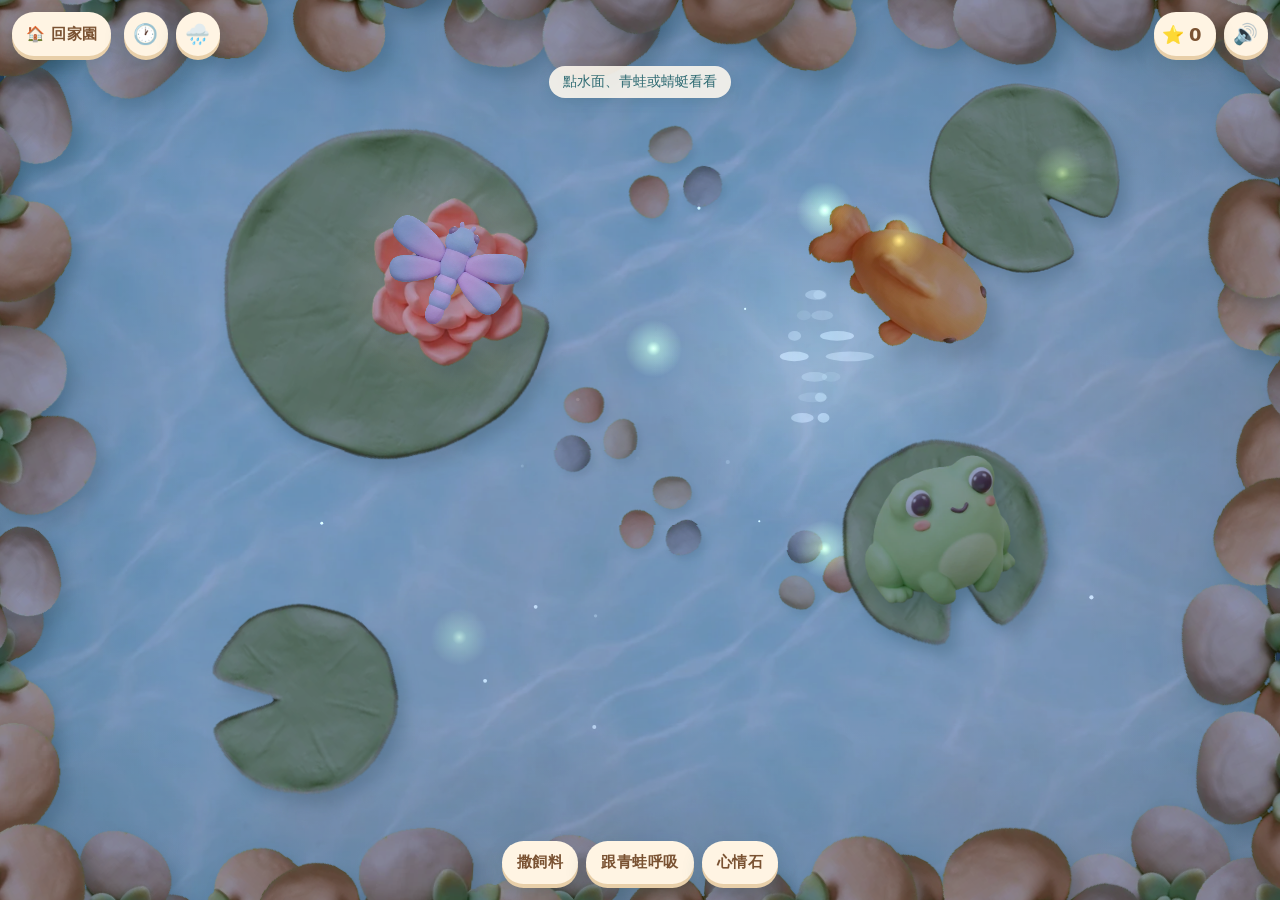
==== pond/index.html @ 7c1970c3 "v47：家園池塘換成軟陶魚池，看魚呼吸改成跟青蛙呼吸 - 新增 pond/：軟陶魚池（青蛙跳水游泳躲貓貓、蜻蜓、白天黃昏夜晚、下雨、心情石、魚會長大） - 家園的池塘改用全螢幕開啟新魚池，魚存在 st" ====
<!DOCTYPE html>
<html lang="zh-Hant">
<head>
<meta charset="utf-8">
<meta name="viewport" content="width=device-width,initial-scale=1,viewport-fit=cover">
<title>情緒怪獸家園・池塘</title>
<style>
  button{touch-action:manipulation;-webkit-tap-highlight-color:transparent}
  html,body{margin:0;height:100%;background:#cfe9e6;overflow:hidden;-webkit-touch-callout:none;
    font-family:"PingFang TC","Noto Sans TC",system-ui,sans-serif;-webkit-user-select:none;user-select:none}
  canvas{position:fixed;inset:0;width:100%;height:100%;touch-action:none;display:block}
  .bar{position:fixed;left:0;right:0;bottom:calc(16px + env(safe-area-inset-bottom));
    display:flex;justify-content:center;gap:8px;pointer-events:none;padding:0 10px}
  .btn{pointer-events:auto;border:0;border-radius:999px;padding:12px 15px;font-size:15px;font-weight:700;
    color:#7a5232;background:#fff4e3;font-family:inherit;letter-spacing:.03em;white-space:nowrap;
    box-shadow:0 4px 0 #e8cfa9,0 10px 20px rgba(45,95,105,.28);-webkit-tap-highlight-color:transparent}
  .btn:active{transform:translateY(3px);box-shadow:0 1px 0 #e8cfa9,0 5px 10px rgba(45,95,105,.25)}
  .btn.on{background:#e3f4ea;color:#2f6b55;box-shadow:0 4px 0 #b9dcc7,0 10px 20px rgba(45,95,105,.28)}
  .btn.pulse{animation:pulse 1.4s ease-in-out infinite}
  @keyframes pulse{0%,100%{transform:scale(1)}50%{transform:scale(1.08)}}
  .mute{position:fixed;top:calc(12px + env(safe-area-inset-top));right:calc(12px + env(safe-area-inset-right));
    width:44px;height:44px;padding:0;font-size:20px;z-index:3}
  .tl{position:fixed;top:calc(12px + env(safe-area-inset-top));width:44px;height:44px;padding:0;font-size:20px;z-index:3}
  .home{position:fixed;top:calc(12px + env(safe-area-inset-top));left:calc(12px + env(safe-area-inset-left));height:44px;padding:0 14px;font-size:15px;z-index:3}
  #scene{left:calc(124px + env(safe-area-inset-left))}#rain{left:calc(176px + env(safe-area-inset-left))}
  body.breath #home,body.breath #scene,body.breath #rain,body.breath #shells,body.breath #feed,body.breath #mood,body.breath #hint{display:none}
  body.embedded #home{display:none}body.embedded #scene{left:calc(12px + env(safe-area-inset-left))}body.embedded #rain{left:calc(64px + env(safe-area-inset-left))}
  .shells{position:fixed;top:calc(12px + env(safe-area-inset-top));right:calc(64px + env(safe-area-inset-right));height:44px;
    padding:0 14px 0 8px;display:flex;align-items:center;gap:4px;font-size:18px;z-index:3}
  .shells img{width:30px;height:30px;object-fit:contain}
  .shells.bump{animation:bump .5s}
  @keyframes bump{0%,100%{transform:scale(1)}40%{transform:scale(1.25)}}
  .shop{position:fixed;left:50%;bottom:calc(82px + env(safe-area-inset-bottom));transform:translateX(-50%) translateY(20px);
    width:min(420px,92vw);max-height:72vh;overflow:auto;background:#fff8ec;border-radius:26px;padding:16px 16px 12px;
    box-shadow:0 12px 30px rgba(45,95,105,.3);opacity:0;pointer-events:none;transition:opacity .25s,transform .25s;z-index:4;
    -webkit-overflow-scrolling:touch;box-sizing:border-box}
  .shop.show{opacity:1;pointer-events:auto;transform:translateX(-50%) translateY(0)}
  .shop h3{margin:0 0 4px;font-size:18px;color:#7a5232;display:flex;justify-content:space-between;align-items:center}
  .shop h3 span{display:flex;align-items:center;gap:4px;font-size:16px}
  .shop h3 img{width:24px;height:24px}
  .shop .how{font-size:12.5px;color:#9b8a7a;margin:0 0 10px;line-height:1.5}
  .grid{display:grid;grid-template-columns:repeat(auto-fill,minmax(112px,1fr));gap:8px;margin-bottom:12px}
  .card{background:#fff;border-radius:16px;padding:8px 6px 8px;text-align:center;box-shadow:0 2px 6px rgba(122,82,50,.12)}
  .card img.f{height:64px;display:block;margin:2px auto 4px}
  .card b{display:block;font-size:13.5px;color:#6b5040}
  .card button{margin-top:6px;border:0;border-radius:999px;padding:6px 10px;font-weight:700;font-size:13.5px;font-family:inherit;
    background:#ffe3c2;color:#7a5232;display:inline-flex;align-items:center;gap:3px}
  .card button img{width:18px;height:18px}
  .card button:disabled{opacity:.45}
  .card .need{display:block;font-size:11.5px;color:#b39a85;margin-top:3px}
  .mine{font-size:13.5px;color:#6b5040}
  .mine h4{margin:4px 0 6px;font-size:14px;color:#7a5232}
  .mine .row{display:flex;align-items:center;gap:8px;padding:4px 0}
  .mine .row img{height:30px;width:30px;object-fit:contain}
  .mine .gbar{flex:1;height:8px;border-radius:99px;background:#f1e4d2;overflow:hidden}
  .mine .gbar i{display:block;height:100%;background:#9fd3a8;border-radius:99px}
  .mine .row span{flex:1}
  .mine .row small{color:#9b8a7a;white-space:nowrap;text-align:right}
  .ver{display:block;text-align:center;font-size:11px;color:#b8a898;margin:2px 0 0}
  .loading{flex-direction:column;gap:6px}
  .shop .close{display:block;margin:6px auto 0;border:0;background:none;color:#9b8a7a;font-size:14px;font-family:inherit;padding:6px 14px}
  .hint{position:fixed;top:calc(66px + env(safe-area-inset-top));left:50%;transform:translateX(-50%);
    background:rgba(255,250,240,.88);color:#2f6b73;font-size:14px;padding:7px 14px;border-radius:999px;
    pointer-events:none;transition:opacity 1.2s;white-space:nowrap;box-shadow:0 4px 12px rgba(45,95,105,.18)}
  .guide{position:fixed;top:calc(70px + env(safe-area-inset-top));left:0;right:0;margin:0 auto;width:fit-content;
    max-width:min(86vw,460px);box-sizing:border-box;background:rgba(255,250,240,.93);color:#2f6b73;font-size:19px;font-weight:700;line-height:1.5;
    padding:12px 20px;border-radius:22px;text-align:center;pointer-events:none;opacity:0;transition:opacity .5s;
    box-shadow:0 6px 18px rgba(45,95,105,.2)}
  .guide.low{top:auto;bottom:calc(84px + env(safe-area-inset-bottom))}
  .guide small{display:block;font-size:14px;font-weight:500;color:#4f8088}
  .guide.show{opacity:1}
  .sheet{position:fixed;left:50%;bottom:calc(82px + env(safe-area-inset-bottom));transform:translateX(-50%) translateY(20px);
    background:#fff8ec;border-radius:26px;padding:16px 18px 14px;box-shadow:0 12px 30px rgba(45,95,105,.3);
    opacity:0;pointer-events:none;transition:opacity .25s,transform .25s;text-align:center;width:min(340px,88vw)}
  .sheet.show{opacity:1;pointer-events:auto;transform:translateX(-50%) translateY(0)}
  .sheet h3{margin:0 0 12px;font-size:17px;color:#7a5232}
  .stones{display:flex;justify-content:space-around;margin-bottom:10px}
  .stone{border:0;background:none;font-family:inherit;font-size:15px;font-weight:700;color:#6b5040;
    display:flex;flex-direction:column;align-items:center;gap:6px;padding:4px;-webkit-tap-highlight-color:transparent}
  .stone i{width:58px;height:50px;border-radius:50% 50% 46% 54%/55% 52% 48% 45%;display:block;
    box-shadow:inset -6px -8px 12px rgba(0,0,0,.15),inset 6px 6px 10px rgba(255,255,255,.45),0 5px 10px rgba(45,95,105,.25)}
  .stone:active i{transform:scale(.92)}
  .cancel{border:0;background:none;color:#9b8a7a;font-size:14px;font-family:inherit;padding:6px 12px}
  .loading{position:fixed;inset:0;display:flex;align-items:center;justify-content:center;color:#2f6b73;font-size:16px;background:#cfe9e6;z-index:9}
</style>
</head>
<body>
<canvas id="cv"></canvas>
<div class="hint" id="hint">點水面、青蛙或蜻蜓看看</div>
<div class="guide" id="guide"></div>
<button class="btn mute" id="mute" aria-label="聲音">🔊</button>
<button class="btn shells" id="shells" aria-label="星星與魚店">⭐<span id="shellN">0</span></button>
<div class="shop" id="shop">
  <h3>魚店 <span>⭐ 星星 <b id="shopN">0</b></span></h3>
  <p class="how">用家園的星星帶小魚回家。小魚會慢慢長大，不用急，餵飼料會長得快一點。</p>
  <div class="grid" id="grid"></div>
  <div class="mine" id="mine"></div>
  <button class="close" id="shopClose">關閉</button>
</div>
<button class="btn home" id="home" aria-label="回家園">🏠 回家園</button>
<button class="btn tl" id="scene" aria-label="時間">🕐</button>
<button class="btn tl" id="rain" aria-label="下雨">🌧️</button>
<div class="sheet" id="sheet">
  <h3>現在是什麼感覺？</h3>
  <div class="stones">
    <button class="stone" data-k="angry"><i style="background:#e8645a"></i>生氣</button>
    <button class="stone" data-k="frustrated"><i style="background:#f0a050"></i>挫折</button>
    <button class="stone" data-k="sad"><i style="background:#6f9fd8"></i>難過</button>
  </div>
  <button class="cancel" id="cancel">先不要</button>
</div>
<div class="bar">
  <button class="btn" id="feed">撒飼料</button>
  <button class="btn" id="breathe">跟青蛙呼吸</button>
  <button class="btn" id="mood">心情石</button>
</div>
<div class="loading" id="loading">池塘準備中…</div>
<script>
(() => {
const cv=document.getElementById('cv'), ctx=cv.getContext('2d');
const $=id=>document.getElementById(id);
const files={
  bg:'assets/pond_water_bg.jpg', koiO:'assets/koi_orange.png', koiR:'assets/koi_red_white.png',
  padL:'assets/lily_pad_large.png', padS:'assets/lily_pad_small.png', lotus:'assets/lotus_pink.png',
  pebbles:'assets/pebbles_small.png', shore:'assets/pebble_succulent_cluster.png',
  frog:'assets/frog.png', frogSwim:'assets/frog_swim.png', frogPuff:'assets/frog_puff.png', frogJump:'assets/frog_jump.png', frogExhale:'assets/frog_exhale.png', frogKick:'assets/frog_swim_kick.png', frogSleep:'assets/frog_sleep.png', frogUmb:'assets/frog_umbrella.png',
  frogSwim2:'assets/frog_swim_2.png', frogSwim3:'assets/frog_swim_3.png', frogSwim5:'assets/frog_swim_5.png',
  frogFront:'assets/frog_front.png', frogBack:'assets/frog_back.png', frogSide:'assets/frog_side_right.png',
  koi_orange_baby:'assets/koi_orange_baby.png', koi_red_white_baby:'assets/koi_red_white_baby.png',
  koi_gold_adult:'assets/koi_gold_adult.png', koi_gold_baby:'assets/koi_gold_baby.png', koi_tricolor_adult:'assets/koi_tricolor_adult.png', koi_tricolor_baby:'assets/koi_tricolor_baby.png',
  koi_blue_adult:'assets/koi_blue_adult.png', koi_blue_baby:'assets/koi_blue_baby.png', goldfish_red_adult:'assets/goldfish_red_adult.png', goldfish_red_baby:'assets/goldfish_red_baby.png',
  goldfish_black_adult:'assets/goldfish_black_adult.png', goldfish_black_baby:'assets/goldfish_black_baby.png', dfly:'assets/dragonfly.png'
};
const IMG={}, TAU=Math.PI*2;
// 放在情緒怪獸家園裡（iframe）時，用家園的存檔、星星和 gain()；單獨打開時用這個頁面自己的存檔
const HOST=(()=>{try{const p=window.parent;return p!==window&&p.pondHost&&p.pondHost.store?p.pondHost:null;}catch(e){return null;}})();   // 家園在 corners.js 提供 window.pondHost
const QS=new URLSearchParams(location.search),MODE=QS.get('mode')==='breath'?'breath':'home';
if(MODE==='breath')document.body.classList.add('breath');
if(!HOST&&MODE==='home'&&window.parent!==window)document.body.classList.add('embedded');
const asset=f=>'assets/'+f.replace(/\.(png|jpg)$/,'.webp');
const clamp=(v,a,b)=>v<a?a:v>b?b:v;
const wrap=a=>{while(a>Math.PI)a-=TAU;while(a<-Math.PI)a+=TAU;return a;};
const rand=(a,b)=>a+Math.random()*(b-a);
const ease=u=>u<.5?2*u*u:1-Math.pow(-2*u+2,2)/2;
function mulberry32(s){return function(){s|=0;s=s+0x6D2B79F5|0;let t=Math.imul(s^s>>>15,1|s);
  t=t+Math.imul(t^t>>>7,61|t)^t;return((t^t>>>14)>>>0)/4294967296;}}

let W,H,DPR,U,SK,cs,bounds,bottomCache,topCache;
let pads=[],fish=[],ripples=[],pellets=[],bubbles=[],splashes=[],toasts=[],stones=[];
let time=0;
const SHADOW='rgb(45,95,105)';
const MAX_PX=3.2e6;let qScale=1;   // canvas pixel budget (iPad screens are huge)

// ================= sound (synthesised, no files) =================
let AC=null,muted=false;
try{muted=localStorage.getItem('pondMuted')==='1';}catch(e){}
function audio(){if(!AC){try{AC=new(window.AudioContext||window.webkitAudioContext)();}catch(e){return null;}}
  if(AC.state==='suspended')AC.resume();return AC;}
function tone(f0,f1,dur,{type='sine',vol=.15,delay=0}={}){
  if(muted)return;const a=audio();if(!a)return;const t=a.currentTime+delay;
  const o=a.createOscillator(),g=a.createGain();o.type=type;
  o.frequency.setValueAtTime(f0,t);o.frequency.exponentialRampToValueAtTime(f1,t+dur);
  g.gain.setValueAtTime(.0001,t);g.gain.exponentialRampToValueAtTime(vol,t+.02);
  g.gain.exponentialRampToValueAtTime(.0001,t+dur);o.connect(g);g.connect(a.destination);o.start(t);o.stop(t+dur+.05);
}
const SFX={
  drip:()=>tone(900,320,.13,{vol:.07}),
  plop:()=>{tone(520,110,.24,{vol:.2});tone(1500,620,.08,{vol:.05,delay:.03});},
  pop:()=>tone(620,1150,.08,{vol:.07}),
  boing:()=>tone(230,560,.22,{type:'triangle',vol:.11}),
  buzz:()=>{for(let i=0;i<3;i++)tone(190+i*12,250,.18,{type:'triangle',vol:.05,delay:i*.12});},
  chime:()=>{tone(784,784,.6,{vol:.08});tone(1047,1047,.9,{vol:.07,delay:.16});},
  inhale:()=>tone(294,392,1.6,{vol:.035}),
  exhale:()=>tone(392,262,2,{vol:.035}),
  whoosh:()=>tone(300,700,.3,{type:'triangle',vol:.04})
};
function setMuteIcon(){$('mute').textContent=muted?'🔇':'🔊';}
$('mute').addEventListener('click',()=>{muted=!muted;try{localStorage.setItem('pondMuted',muted?'1':'0');}catch(e){}
  setMuteIcon();if(!muted){audio();SFX.drip();}});
setMuteIcon();

// ================= pre-baked shadows (cheaper than live shadowBlur on phones) =================
// Returns a blurred silhouette of img, sized w x h in local units, at res device-px per unit.
function bakeShadow(img,w,h,blur,res){
  const b=blur*1.6,cw=Math.ceil((w+b*2)*res),ch=Math.ceil((h+b*2)*res);
  const c=document.createElement('canvas');c.width=cw;c.height=ch;const x=c.getContext('2d');
  x.shadowColor=SHADOW;x.shadowBlur=blur*res;x.shadowOffsetX=cw;
  x.drawImage(img,b*res-cw,b*res,w*res,h*res);
  return {c,w:w+b*2,h:h+b*2,b};
}
// Bakes an image together with its shadow, rotated by rot, into one sprite (for lily pads / lotus).
function bakeSprite(img,w,h,rot,ox,oy,blur){
  const side=Math.hypot(w,h)+blur*3+Math.max(ox,oy)*2,c=document.createElement('canvas');
  c.width=c.height=Math.ceil(side*DPR);const x=c.getContext('2d');
  x.setTransform(DPR,0,0,DPR,0,0);x.translate(side/2,side/2);x.rotate(rot);
  x.shadowColor='rgba(45,95,105,0.25)';x.shadowBlur=blur*DPR;x.shadowOffsetX=ox*DPR;x.shadowOffsetY=oy*DPR;
  x.drawImage(img,-w/2,-h/2,w,h);return {c,side};
}

function drawCover(c,img,x,y,w,h){
  const s=Math.max(w/img.width,h/img.height),iw=img.width*s,ih=img.height*s;
  c.drawImage(img,x+(w-iw)/2,y+(h-ih)/2,iw,ih);
}
function mkCanvas(){const c=document.createElement('canvas');c.width=W*DPR|0;c.height=H*DPR|0;
  const x=c.getContext('2d');x.setTransform(DPR,0,0,DPR,0,0);x.imageSmoothingQuality='high';return [c,x];}
function shadowCtx(c,ox,oy,blur,a){c.shadowOffsetX=ox*SK*DPR;c.shadowOffsetY=oy*SK*DPR;c.shadowBlur=blur*SK*DPR;
  c.shadowColor=`rgba(45,95,105,${a})`;}
function noShadow(c){c.shadowColor='transparent';c.shadowBlur=0;c.shadowOffsetX=0;c.shadowOffsetY=0;}

// ================= layout =================
function layout(){
  const rnd=mulberry32(11);cs=U*0.25;
  let bx;[bottomCache,bx]=mkCanvas();
  drawCover(bx,IMG.bg,0,0,W,H);
  const e=cs*.9;
  [[0,0,0,e],[0,H,0,H-e],[0,0,e,0],[W,0,W-e,0]].forEach(([x0,y0,x1,y1])=>{
    const g=bx.createLinearGradient(x0,y0,x1,y1);
    g.addColorStop(0,'rgba(40,110,120,0.22)');g.addColorStop(1,'rgba(40,110,120,0)');bx.fillStyle=g;bx.fillRect(0,0,W,H);});
  for(let i=0;i<5;i++){
    const s=U*(.09+rnd()*.04),h=s*IMG.pebbles.height/IMG.pebbles.width,x=cs*.6+rnd()*(W-cs*1.2),y=cs*.6+rnd()*(H-cs*1.2);
    bx.save();bx.globalAlpha=.85;bx.translate(x,y);bx.rotate(rnd()*TAU);shadowCtx(bx,3,4,6,.18);
    bx.drawImage(IMG.pebbles,-s/2,-h/2,s,h);bx.restore();
  }
  let tx;[topCache,tx]=mkCanvas();
  const shore=[],step=cs*.6;
  function edge(x0,y0,x1,y1,nx,ny){const len=Math.hypot(x1-x0,y1-y0),n=Math.ceil(len/step);
    for(let i=0;i<=n;i++){const t=i/n;shore.push({x:x0+(x1-x0)*t+nx*cs*.14+(rnd()-.5)*cs*.15,
      y:y0+(y1-y0)*t+ny*cs*.14+(rnd()-.5)*cs*.15,r:rnd()*TAU,s:cs*(.85+rnd()*.35)});}}
  edge(0,0,W,0,0,-1);edge(0,H,W,H,0,1);edge(0,0,0,H,-1,0);edge(W,0,W,H,1,0);
  shore.sort(()=>rnd()-.5);
  shore.forEach(p=>{tx.save();tx.translate(p.x,p.y);tx.rotate(p.r);shadowCtx(tx,6,8,12,.25);
    const h=p.s*IMG.shore.height/IMG.shore.width;tx.drawImage(IMG.shore,-p.s/2,-h/2,p.s,h);tx.restore();});
  const m=cs*.42;bounds={x0:m,y0:m,x1:W-m,y1:H-m};

  const old=pads;
  pads=[
    {img:IMG.padL,fx:.30,fy:.32,size:U*.42,rot:.3,ph:0,lotus:{dx:.16,dy:-.08,size:U*.2}},
    {img:IMG.padS,fx:.74,fy:.60,size:U*.27,rot:2.1,ph:1.7},
    {img:IMG.padS,fx:.24,fy:.78,size:U*.25,rot:4.0,ph:3.1},
    {img:IMG.padL,fx:.80,fy:.20,size:U*.24,rot:1.2,ph:4.4}
  ].map((p,i)=>{Object.assign(p,{x:p.fx*W,y:p.fy*H,kick:old[i]?old[i].kick:0,cx:p.fx*W,cy:p.fy*H});
    p.sprite=bakeSprite(p.img,p.size,p.size,p.rot,6*SK,8*SK,12*SK);
    if(p.lotus){const l=p.lotus;l.h=l.size*IMG.lotus.height/IMG.lotus.width;
      l.sprite=bakeSprite(IMG.lotus,l.size,l.h,0,6*SK,8*SK,12*SK);}
    return p;});
  if(typeof frog!=='undefined'&&frog.hide&&frog.hide.pad){const i=old.indexOf(frog.hide.pad);frog.hide.pad=pads[i>=0?i:0];}

  // shadows for moving sprites
  const fw=U*.19;frogSh.sit=bakeShadow(IMG.frog,fw,fw*IMG.frog.height/IMG.frog.width,12*SK,DPR*.6);
  const L=U*.18;frogSh.swim=bakeShadow(IMG.frogSwim,L*IMG.frogSwim.width/IMG.frogSwim.height,L,14*SK,DPR*.6);
  const dw=U*.19*1.02;dfly.sh=bakeShadow(IMG.dfly,dw,dw*IMG.dfly.height/IMG.dfly.width,14*SK,DPR*.6);
}
const frogSh={};

// ================= pond mood =================
const MOODS={
  angry:{label:'生氣',color:'#e8645a',tint:'230,90,70',tintA:.13,speed:1.6},
  frustrated:{label:'挫折',color:'#f0a050',tint:'235,150,70',tintA:.12,speed:1.3},
  sad:{label:'難過',color:'#6f9fd8',tint:'70,90,140',tintA:.2,speed:.45}
};
const pond={A:0,At:0,kind:null,acc:0};
function moodSpeed(){let m=1;if(pond.kind){const k=MOODS[pond.kind];m=1+(k.speed-1)*pond.A;}
  if(breath.on)m*=.6;m*=1-.45*env.night;return m;}

// ================= fish species & saved pond =================
const SPECIES={
  orange:{name:'橘色錦鯉',adult:'koiO',baby:'koi_orange_baby',price:30,len:.22},
  redwhite:{name:'紅白錦鯉',adult:'koiR',baby:'koi_red_white_baby',price:30,len:.22},
  gold:{name:'金黃錦鯉',adult:'koi_gold_adult',baby:'koi_gold_baby',price:50,len:.23},
  tricolor:{name:'三色錦鯉',adult:'koi_tricolor_adult',baby:'koi_tricolor_baby',price:50,len:.22},
  blue:{name:'藍灰錦鯉',adult:'koi_blue_adult',baby:'koi_blue_baby',price:50,len:.22},
  gfred:{name:'紅色金魚',adult:'goldfish_red_adult',baby:'goldfish_red_baby',price:80,len:.19},
  gfblack:{name:'黑色金魚',adult:'goldfish_black_adult',baby:'goldfish_black_baby',price:80,len:.19}
};
const SRC={koiO:'koi_orange',koiR:'koi_red_white'};
const imgSrc=k=>asset((SRC[k]||k)+'.png');
const GROW_MS=3*864e5, MAX_FISH=8, SKEY='pondState.v1';
const today=()=>{const d=new Date();return d.getFullYear()+'-'+(d.getMonth()+1)+'-'+d.getDate();};
const OLD_SP=['orange','redwhite','gold','tricolor','blue'];   // 舊池塘的五種顏色 → 新魚種
function defaultFish(n){const old=Date.now()-10*864e5,jit=[1.09,.96,.91,1.02,.86];
  return Array.from({length:Math.max(1,Math.min(5,n||1))},(_,i)=>({id:'f'+(i+1),sp:OLD_SP[i%5],born:old,jit:jit[i],grown:true}));}
// 家園的 store：fish（魚的數量，給家園畫面用）、fishDay、fed 沿用舊池塘的欄位；新魚池的細節放在 store.pond
const HS=HOST?HOST.store:(()=>{try{return JSON.parse(localStorage.getItem(SKEY))||{};}catch(e){return {};}})();
if(!HS.pond||!Array.isArray(HS.pond.fish))HS.pond={v:1,fish:defaultFish(HS.fish)};
if(!HOST&&HS.stars===undefined)HS.stars=0;
let state=HS.pond;
function save(){HS.fish=state.fish.length;
  if(HOST){try{HOST.save();}catch(e){}}else{try{localStorage.setItem(SKEY,JSON.stringify(HS));}catch(e){}}}
function stars(){return HS.stars||0;}
function updateShellUI(bump){$('shellN').textContent=stars();$('shopN').textContent=stars();
  if(bump){const b=$('shells');b.classList.remove('bump');void b.offsetWidth;b.classList.add('bump');}
  if($('shop').classList.contains('show'))renderShop();}
function earn(n,why,x,y){
  if(HOST){try{HOST.gain(why,n,{quiet:1});}catch(e){HS.stars=(HS.stars||0)+n;HOST.save();}}else{HS.stars=(HS.stars||0)+n;save();}
  updateShellUI(true);toast(`+${n} ⭐ ${why}`,x??W-U*.25,y??U*.2,2.4);}
function spend(n){HS.stars=Math.max(0,(HS.stars||0)-n);save();updateShellUI();}
function growth(rec){return clamp((Date.now()-rec.born)/GROW_MS,0,1);}
function buildFish(){fish=state.fish.map(r=>new Fish(r));}

// ================= fish =================
class Fish{
  constructor(rec){this.rec=rec;this.sp=SPECIES[rec.sp]||SPECIES.orange;this.stage=null;this.len=0;
    this.updateGrowth(true);
    const len=this.len;
    this.x=rand(bounds.x0+len,bounds.x1-len);this.y=rand(bounds.y0+len,bounds.y1-len);
    this.a=rand(0,TAU);this.v=len*.3;this.turn=0;this.accS=0;this.phase=rand(0,TAU);this.gulp=0;this.call=null;
    this.newWander();}
  setImage(img){this.img=img;const iw=img.width,ih=img.height;
    this.amp=iw*.11;this.pad=Math.ceil(this.amp*2.1);
    this.off=document.createElement('canvas');this.off.width=iw+this.pad*2;this.off.height=ih;
    this.oc=this.off.getContext('2d');this.oc.imageSmoothingQuality='high';this.shLen=0;}
  // baby image until half grown, then the adult image; size grows from 60% to 100% over ~3 days
  updateGrowth(first){
    const g=growth(this.rec),st=g<.5?'baby':'adult';
    if(st!==this.stage){const was=this.stage;this.stage=st;this.setImage(IMG[st==='baby'?this.sp.baby:this.sp.adult]);
      if(!first&&was==='baby')this.celebrate();}
    this.setLen(U*this.sp.len*(this.rec.jit||1)*(.6+.4*g));
    if(first&&st==='adult'&&!this.rec.grown)setTimeout(()=>this.celebrate(),1500);
  }
  celebrate(){this.rec.grown=true;save();toast(this.sp.name+' 長大了！',this.x,this.y-this.len*.7,2.6);SFX.chime();
    addRipple(this.x,this.y,1.1,3);addBubbles(this.x,this.y,6);this.gulp=1;}
  setLen(len){this.len=len;this.scale=len/this.img.height;
    if(Math.abs(len-this.shLen)/len>.03){this.shLen=len;
      this.sh=bakeShadow(this.img,this.img.width,this.img.height,14*SK/this.scale,DPR*this.scale*.6);}}
  newWander(){if(typeof env!=='undefined'&&(env.rainOn||(typeof resting!=='undefined'&&resting))&&Math.random()<.85){   // hide under a lily pad while it rains
      const p=pads[Math.floor(Math.random()*pads.length)];this.tx=p.cx+rand(-1,1)*p.size*.15;this.ty=p.cy+rand(-1,1)*p.size*.15;
      this.wanderUntil=time+rand(6,10);this.cruise=this.len*.32;return;}
    const b=bounds,l=this.len*.6;
    this.tx=rand(b.x0+l,b.x1-l);this.ty=rand(b.y0+l,b.y1-l);this.wanderUntil=time+rand(4,9);
    this.cruise=Math.random()<.2?this.len*.12:this.len*rand(.35,.6);}
  update(dt,mul){
    const L=this.len;let tx=this.tx,ty=this.ty,vt=this.cruise*mul,tmax=2.0*Math.max(1,mul*.9);
    const hx=this.x+Math.cos(this.a)*L*.42,hy=this.y+Math.sin(this.a)*L*.42;
    // food: claim the nearest pellet nobody else is going for
    let best=null,bd=1e9,shared=false;
    for(const p of pellets){if(p.gone||time<p.born+.35||(p.claim&&p.claim!==this))continue;
      const d=Math.hypot(p.x-hx,p.y-hy);if(d<bd){bd=d;best=p;}}
    if(!best)for(const p of pellets){if(p.gone||time<p.born+.35)continue;
      const d=Math.hypot(p.x-hx,p.y-hy);if(d<bd){bd=d;best=p;shared=true;}}
    if(best){
      if(!shared)best.claim=this;
      tx=best.x;ty=best.y;vt=L*(shared?.8:1.3)*clamp(bd/(L*.9),.4,1);tmax=3.4;
      if(bd<L*.16+best.r){best.gone=true;this.gulp=1;addRipple(best.x,best.y,.35);SFX.pop();
        if(growth(this.rec)<1){this.rec.born=Math.max(this.rec.born-30*6e4,Date.now()-GROW_MS);save();}}   // food helps babies grow
    }else if(this.call&&time>=this.call.start&&!resting){
      const c=this.call,d=Math.hypot(c.x-this.x,c.y-this.y);
      if(!c.until){tx=c.x;ty=c.y;vt=L*1.1*clamp(d/(L*1.2),.25,1);tmax=3.0;if(d<L*.3)c.until=time+rand(...c.linger);}
      else{tx=c.cx;ty=c.cy;vt=L*.06;tmax=1.2;if(time>c.until){this.call=null;this.newWander();}}
    }else if(Math.hypot(tx-this.x,ty-this.y)<L*.8||time>this.wanderUntil)this.newWander();
    const want=Math.atan2(ty-this.y,tx-this.x),tr=clamp(wrap(want-this.a)*2.4,-tmax,tmax);
    this.a=wrap(this.a+tr*dt);this.turn+=(tr-this.turn)*(1-Math.exp(-dt*5));
    const pv=this.v;this.v+=(vt-this.v)*(1-Math.exp(-dt*(vt>this.v?2.2:1.4)));
    this.accS+=(clamp((this.v-pv)/dt/L,-1.5,1.5)-this.accS)*(1-Math.exp(-dt*6));
    this.x+=Math.cos(this.a)*this.v*dt;this.y+=Math.sin(this.a)*this.v*dt;
    const b=bounds,l=L*.35;this.x=clamp(this.x,b.x0+l,b.x1-l);this.y=clamp(this.y,b.y0+l,b.y1-l);
    this.phase+=dt*(2.2+this.v/L*6);this.gulp=Math.max(0,this.gulp-dt*2.5);
  }
  render(){const c=this.oc,img=this.img,iw=img.width,ih=img.height,N=18,amp=this.amp;
    c.clearRect(0,0,this.off.width,ih);
    const wag=.3+.7*Math.min(1,this.v/(this.len*1.1)),bend=clamp(this.turn*.42,-1,1);
    for(let i=0;i<N;i++){const y0=i*ih/N,t=(i+.5)/N,tt=Math.max(0,(t-.28)/.72);
      const dx=amp*wag*(1-Math.abs(bend)*.5)*Math.pow(tt,1.5)*Math.sin(this.phase-tt*2.6)+amp*bend*tt*tt;
      c.drawImage(img,0,y0,iw,ih/N+1,this.pad+dx,y0,iw,ih/N+1);}}
  draw(c){this.render();
    const g=Math.sin(this.gulp*Math.PI)*.08,st=this.accS*.06,s=this.scale*(1+g),sx=s*(1-st*.7),sy=s*(1+st);
    const sh=this.sh;
    c.save();c.globalAlpha=.22;c.translate(this.x+10*SK,this.y+14*SK);c.rotate(this.a+Math.PI/2);c.scale(sx,sy);
    c.drawImage(sh.c,-sh.w/2,-sh.h/2,sh.w,sh.h);c.restore();
    c.save();c.translate(this.x,this.y);c.rotate(this.a+Math.PI/2);c.scale(sx,sy);
    c.drawImage(this.off,-this.off.width/2,-this.off.height/2);c.restore();}
}
function callFish(x,y,linger=[1.6,2.6]){
  fish.forEach((f,i)=>{const ang=i/fish.length*TAU+rand(-.4,.4);
    f.call={x:x+Math.cos(ang)*f.len*.6,y:y+Math.sin(ang)*f.len*.6,cx:x,cy:y,start:time+rand(.1,.6),until:null,linger};});
}

// ================= ripples, bubbles, splashes, toasts =================
function addRipple(x,y,size=1,rings,am=1){ripples.push({x,y,t0:time,max:U*.2*size,dur:1.6+size*.6,rings:rings||(size<.5?1:3),am});}
function drawRipples(c){
  ripples=ripples.filter(r=>time<r.t0+r.dur+r.rings*.28);
  const lw=clamp(U/120,2.5,4);
  for(const r of ripples)for(let k=0;k<r.rings;k++){
    const age=time-r.t0-k*.28;if(age<0)continue;const p=age/r.dur;if(p>=1)continue;
    const rad=r.max*(1-Math.pow(1-p,2.2))+2,a=(1-p)*.75*r.am,w=lw*(1-p*.5);
    c.beginPath();c.arc(r.x,r.y,rad,0,TAU);
    c.strokeStyle=`rgba(255,250,236,${a*.25})`;c.lineWidth=w*2.6;c.stroke();   // soft halo
    c.strokeStyle=`rgba(255,250,236,${a})`;c.lineWidth=w;c.stroke();
  }
}
function addBubbles(x,y,n){for(let i=0;i<n;i++)bubbles.push({x:x+rand(-1,1)*U*.035,y:y+rand(-1,1)*U*.035,
  r:U*rand(.007,.013),t0:time+i*.12,dur:rand(.7,1.1)});}
function drawBubbles(c){
  bubbles=bubbles.filter(b=>time<b.t0+b.dur);
  for(const b of bubbles){const p=(time-b.t0)/b.dur;if(p<0)continue;
    const r=b.r*(.6+p*.7),a=p<.8?.85:.85*(1-(p-.8)/.2),y=b.y-p*U*.01;
    c.fillStyle=`rgba(255,255,250,${a*.35})`;c.strokeStyle=`rgba(255,255,250,${a})`;c.lineWidth=1.4;
    c.beginPath();c.arc(b.x,y,r,0,TAU);c.fill();c.stroke();
    c.fillStyle=`rgba(255,255,255,${a})`;c.beginPath();c.arc(b.x-r*.35,y-r*.35,r*.25,0,TAU);c.fill();}
}
function addSplash(x,y,n,power=1){
  for(let i=0;i<n;i++){const a=i/n*TAU+rand(-.3,.3),sp=U*rand(.18,.34)*power;
    splashes.push({x,y,vx:Math.cos(a)*sp,vy:Math.sin(a)*sp*.8,t0:time,dur:rand(.45,.7),r:U*rand(.008,.014)*power,h:U*rand(.04,.07)*power});}
}
function drawSplashes(c){
  splashes=splashes.filter(s=>time<s.t0+s.dur);
  for(const s of splashes){const t=time-s.t0,u=t/s.dur,x=s.x+s.vx*t,y=s.y+s.vy*t-4*u*(1-u)*s.h,a=1-u*u;
    c.fillStyle=`rgba(45,95,105,${.12*a})`;c.beginPath();c.arc(s.x+s.vx*t+3,s.y+s.vy*t+4,s.r*.9,0,TAU);c.fill();
    c.fillStyle=`rgba(240,252,255,${.95*a})`;c.strokeStyle=`rgba(150,205,215,${.8*a})`;c.lineWidth=1;
    c.beginPath();c.arc(x,y,s.r*(1-u*.4),0,TAU);c.fill();c.stroke();}
}
function toast(text,x,y,dur=1.8){toasts.push({text,x,y,t0:time,dur});}
function drawToasts(c){
  toasts=toasts.filter(t=>time<t.t0+t.dur);
  c.save();c.textAlign='center';c.textBaseline='middle';c.lineJoin='round';
  for(const t of toasts){const u=(time-t.t0)/t.dur,a=u<.15?u/.15:u>.7?1-(u-.7)/.3:1,
      s=u<.15?.7+.3*(u/.15)+.1*Math.sin(u/.15*Math.PI):1;
    const fs=Math.round(clamp(U*.055,18,28));
    c.globalAlpha=a;c.font=`800 ${fs}px "PingFang TC","Noto Sans TC",sans-serif`;
    const tw=c.measureText(t.text).width+fs*.4,tx=clamp(t.x,tw/2+8,W-tw/2-8),ty=clamp(t.y-u*U*.08,fs+60,H-fs-90);
    c.translate(tx,ty);c.scale(s,s);
    c.strokeStyle='rgba(255,252,244,.95)';c.lineWidth=fs*.32;c.strokeText(t.text,0,0);
    c.fillStyle='#3b7a72';c.fillText(t.text,0,0);c.setTransform(DPR,0,0,DPR,0,0);}
  c.restore();
}

// ================= food =================
let fedVisit=0,resting=false;
const FREE_SP=['orange','redwhite'];
function feed(){
  if(MODE!=='home'||fedVisit>=2||resting)return;
  fedVisit++;if(fedVisit>=2)$('feed').style.display='none';
  const t=today();
  if(HS.fishDay!==t){HS.fishDay=t;HS.fed=(HS.fed||0)+1;let nf=false;
    if(HS.fed>=3&&state.fish.length<5){HS.fed=0;nf=true;}
    save();setTimeout(()=>earn(1,'照顧池塘',W/2,H*.3),700);
    if(nf)setTimeout(()=>{const rec={id:'f'+Date.now().toString(36),sp:FREE_SP[Math.floor(Math.random()*2)],born:Date.now(),jit:rand(.9,1.05),grown:false};
      state.fish.push(rec);save();const f=new Fish(rec);f.x=bounds.x0+U*.05;f.y=H*.5;fish.push(f);
      addRipple(f.x,f.y,1,2);toast('咦？池塘裡來了一條新的小魚',W/2,H*.36,3);SFX.chime();},4000);}
  feedPending=true;
  const b=bounds,cx=rand(b.x0+cs*.6,b.x1-cs*.6),cy=rand(b.y0+cs*.6,b.y1-cs*.6);
  for(let i=0;i<6;i++)setTimeout(()=>{if(pellets.length>24)return;
    const x=cx+rand(-1,1)*U*.12,y=cy+rand(-1,1)*U*.12;
    pellets.push({x,y,r:U*.014,born:time,ph:rand(0,TAU),gone:false,claim:null});addRipple(x,y,.3);
    if(i%2===0)SFX.drip();},i*90);
}
let feedPending=false;
function startRest(){
  if(resting||MODE!=='home')return;resting=true;$('feed').style.display='none';
  fish.forEach(f=>{f.call=null;f.newWander();});
  setGuide('魚兒吃飽了，慢慢游到荷葉下面休息了<small>跟牠們說再見吧 👋 想再看看也可以</small>');setTimeout(()=>{if(!breath.on)setGuide('');},7000);
}
function drawPellets(c,dt){
  if(feedPending&&!pellets.length&&time>2){feedPending=false;if(fedVisit>=2)setTimeout(startRest,2500);}
  pellets=pellets.filter(p=>!p.gone);
  for(const p of pellets){
    const age=time-p.born,s=age<.3?1.5-age/.3*.5:1,a=Math.min(1,age/.25);
    p.x+=Math.cos(time*.6+p.ph)*U*.004*dt;p.y+=Math.sin(time*.5+p.ph)*U*.004*dt;
    const r=p.r*s*(1+Math.sin(time*2+p.ph)*.05),pulse=.5+.5*Math.sin(time*3+p.ph);
    c.globalAlpha=a;
    // glow halo + thin ring so food never looks like the pebbles on the bottom
    const hg=c.createRadialGradient(p.x,p.y,r*.5,p.x,p.y,r*(3+pulse*.6));
    hg.addColorStop(0,'rgba(255,240,170,.55)');hg.addColorStop(1,'rgba(255,240,170,0)');
    c.fillStyle=hg;c.beginPath();c.arc(p.x,p.y,r*(3+pulse*.6),0,TAU);c.fill();
    c.strokeStyle=`rgba(255,250,225,${.35+.3*pulse})`;c.lineWidth=1.5;c.beginPath();c.arc(p.x,p.y,r*(1.9+pulse*.3),0,TAU);c.stroke();
    c.fillStyle='rgba(45,95,105,.2)';c.beginPath();c.arc(p.x+2,p.y+3,r,0,TAU);c.fill();
    const g=c.createRadialGradient(p.x-r*.35,p.y-r*.35,r*.1,p.x,p.y,r);
    g.addColorStop(0,'#fff6d6');g.addColorStop(.5,'#f6c45e');g.addColorStop(1,'#d98f2e');
    c.fillStyle=g;c.beginPath();c.arc(p.x,p.y,r,0,TAU);c.fill();
    c.fillStyle='rgba(255,255,255,.85)';c.beginPath();c.arc(p.x-r*.35,p.y-r*.35,r*.22,0,TAU);c.fill();
  }
  c.globalAlpha=1;
}

// ================= lily pads =================
function drawPads(c,dt){
  for(const p of pads){
    p.kick=Math.max(0,p.kick-dt*1.2);
    const bob=Math.sin(time*.6+p.ph),wob=bob*.035+p.kick*Math.sin(time*9)*.07;
    const x=p.x+Math.cos(time*.35+p.ph)*U*.006,y=p.y+bob*U*.005;
    let press=0;if(p.pressT!=null){const t=time-p.pressT;press=t<1.2?Math.exp(-t*5)*Math.cos(t*14):0;}
    const k=1-.06*press,rot=p.rot+wob;
    p.cx=x;p.cy=y+press*U*.004;
    const s=p.sprite.side*k;
    c.save();c.translate(p.cx,p.cy);c.rotate(wob);c.drawImage(p.sprite.c,-s/2,-s/2,s,s);c.restore();
    if(p.lotus){const l=p.lotus,ox=l.dx*p.size*k,oy=l.dy*p.size*k;
      p.lx=p.cx+ox*Math.cos(rot)-oy*Math.sin(rot);p.ly=p.cy+ox*Math.sin(rot)+oy*Math.cos(rot);
      const ls=l.sprite.side;c.save();c.translate(p.lx,p.ly);c.rotate(.1*Math.sin(time*.5));
      c.drawImage(l.sprite.c,-ls/2,-ls/2,ls,ls);c.restore();}
  }
}

// ================= frog =================
// states: idle -> charge -> jumpOut -> swim -> hide -> surface -> jumpBack -> land -> idle
const LANDABLE=[1,2,3];   // pads the frog can sit on (pad 0 holds the lotus + dragonfly)
const frog={state:'idle',t0:0,pad:1,nextPad:null,breath:rand(0,2.5),x:0,y:0,a:0,v:0,alpha:.85,alphaT:.85,sy:1,lastK:-1};
const UNDER=['swim','hide','surface'];
function frogBox(){const p=pads[frog.pad],w=U*.19,h=w*IMG.frog.height/IMG.frog.width;
  return {x:p.cx-p.size*.02,y:p.cy+h*.42,w,h};}
function frogHit(x,y){if(frog.state!=='idle'||breath.on)return false;const b=frogBox();
  return Math.hypot(x-b.x,y-(b.y-b.h*.5))<b.w*.6;}
function frogTap(){const f=frog,b=frogBox();
  const g=freeWaterPoint(b.x,b.y,U*.24,U*.4);f.tx=g.x;f.ty=g.y;
  setView(viewToward(g.x,g.y));f.state='turn';f.t0=time;SFX.boing();}
// which way the sitting frog faces: frog (3/4, default), front, back, side (right), sideL (mirrored)
function viewToward(x,y){const b=frogBox(),dx=x-b.x,dy=y-(b.y-b.h*.5);
  if(Math.abs(dx)>Math.abs(dy)*.7)return dx>0?'side':'sideL';return dy<0?'back':'front';}
function setView(v){const f=frog;if((f.view||'frog')===v)return;f.prevView=f.view||'frog';f.view=v;f.viewT=time;}
function lookAt(x,y,dur){setView(viewToward(x,y));frog.lookUntil=time+dur;}
function updateLook(){
  const f=frog;if(f.state!=='idle')return;
  if(breath.on||(f.sleepA||0)>.3||(f.umbA||0)>.3){setView('frog');return;}
  if(f.lookUntil&&time<f.lookUntil)return;
  if((f.view||'frog')!=='frog')setView('frog');
  if(!f.nextLook)f.nextLook=time+rand(6,10);
  if(time>f.nextLook){f.nextLook=time+rand(9,15);lookAt(dfly.x,dfly.y,2.6);}   // watch the dragonfly for a moment
}
function chooseNextPad(){const o=LANDABLE.filter(i=>i!==frog.pad);frog.nextPad=o[Math.floor(Math.random()*o.length)];}
function frogFound(x,y){
  const f=frog;if(f.state!=='hide'||!f.hidden)return false;
  const hx=f.hide.pad?f.hide.pad.cx:f.x,hy=f.hide.pad?f.hide.pad.cy:f.y;
  if(Math.hypot(x-hx,y-hy)>U*(f.hide.pad?.16:.13))return false;
  toast('找到你了！',hx,hy-U*.1);SFX.chime();
  if(f.hide.pad){f.hide.pad.kick=1;f.x=hx+rand(-1,1)*U*.03;f.y=hy+f.hide.pad.size*.3;}
  startJumpBack();return true;
}
function startJumpBack(){const f=frog;if(f.nextPad==null)chooseNextPad();f.pad=f.nextPad;f.nextPad=null;
  f.state='jumpBack';f.t0=time;f.sx0=f.x;f.sy0=f.y;f.alpha=1;
  addRipple(f.x,f.y,.5,1);addSplash(f.x,f.y,6,.7);addBubbles(f.x,f.y,2);SFX.boing();}
function freeWaterPoint(cx,cy,minD,maxD){
  for(let i=0;i<40;i++){const a=rand(0,TAU),d=rand(minD,maxD),x=cx+Math.cos(a)*d,y=cy+Math.sin(a)*d;
    if(x<bounds.x0+U*.08||x>bounds.x1-U*.08||y<bounds.y0+U*.08||y>bounds.y1-U*.08)continue;
    if(pads.some(p=>Math.hypot(p.cx-x,p.cy-y)<p.size*.62))continue;return {x,y};}
  return {x:W/2,y:H/2};
}
function pickHide(){
  // a few candidate hiding spots (other lily pads, under the shore rocks); go for a close one
  const c=pads.filter((p,i)=>i!==frog.pad).map(p=>({pad:p,x:p.cx,y:p.cy,alpha:.6}));
  for(let i=0;i<3;i++){const side=Math.floor(Math.random()*4),ins=cs*.3;
    c.push({x:side<2?rand(W*.2,W*.8):(side===2?ins:W-ins),y:side>=2?rand(H*.2,H*.8):(side===0?ins:H-ins),alpha:.35});}
  c.sort((a,b)=>Math.hypot(a.x-frog.x,a.y-frog.y)-Math.hypot(b.x-frog.x,b.y-frog.y));
  return c[Math.floor(Math.random()*Math.min(2,c.length))];
}
function updateFrog(dt){
  const f=frog,t=time-f.t0;
  if(f.state==='turn'&&t>=.2){f.state='charge';f.t0=time;}
  else if(f.state==='charge'&&t>=.12){
    const b=frogBox();f.sx0=b.x;f.sy0=b.y-b.h*.5;f.jumpAng=Math.atan2(f.ty-f.sy0,f.tx-f.sx0);f.state='jumpOut';f.t0=time;pads[f.pad].pressT=time;
  }else if(f.state==='jumpOut'&&t>=.6){
    f.state='swim';f.t0=time;f.diveT=time;f.x=f.tx;f.y=f.ty;
    f.a=Math.atan2(f.ty-f.sy0,f.tx-f.sx0);f.v=U*.2;f.alpha=.85;f.alphaT=.85;f.lastK=-1;f.kick0=time;
    f.swimUntil=time+rand(1.5,2.2);f.hide=null;f.hidden=false;f.wx=null;f.hintT=0;
    addRipple(f.x,f.y,.75,2);addBubbles(f.x,f.y,4);addSplash(f.x,f.y,10,1);SFX.plop();
  }else if(f.state==='jumpBack'&&t>=.62){
    f.state='land';f.t0=time;const p=pads[f.pad];p.pressT=time;p.kick=1;addRipple(p.cx,p.cy,.85);SFX.drip();
    f.view=f.prevView=(p.cx>f.sx0?'side':'sideL');f.viewT=time-1;f.lookUntil=time+.9;   // lands facing the way it jumped
  }else if(f.state==='land'&&t>.6)f.state='idle';
  updateLook();
  if(!UNDER.includes(f.state))return;

  let tx,ty,kicking=true;const dove=time-f.diveT;
  if(dove>=7.0&&f.state!=='surface'){f.state='surface';f.hidden=false;f.alphaT=.85;chooseNextPad();}   // leave hiding early so it's back on the pad at ~10s
  if(f.state==='swim'){
    if(f.wx==null||Math.hypot(f.wx-f.x,f.wy-f.y)<U*.06){const g=freeWaterPoint(f.x,f.y,U*.15,U*.4);f.wx=g.x;f.wy=g.y;}
    tx=f.wx;ty=f.wy;
    if(time>f.swimUntil){if(Math.random()<.85){f.state='hide';f.hide=pickHide();}else f.swimUntil=f.diveT+10;}
  }
  if(f.state==='hide'){
    const h=f.hide;if(h.pad){h.x=h.pad.cx;h.y=h.pad.cy;}tx=h.x;ty=h.y;
    if(Math.hypot(tx-f.x,ty-f.y)<U*.04){kicking=false;f.alphaT=h.alpha;
      if(!f.hidden){f.hidden=true;f.hintT=time+1.2;}
      if(time>f.hintT){f.hintT=time+2.2;   // hide-and-seek hint
        if(h.pad){h.pad.kick=Math.max(h.pad.kick,.45);addBubbles(h.pad.cx+rand(-.3,.3)*h.pad.size,h.pad.cy+h.pad.size*.42,2);}
        else addBubbles(f.x,f.y,2);}}
  }
  if(f.state==='surface'){
    const p=pads[f.nextPad],dx=f.x-p.cx,dy=f.y-p.cy,dl=Math.hypot(dx,dy)||1;   // swim to the edge of a different pad
    tx=p.cx+dx/dl*p.size*.8;ty=p.cy+dy/dl*p.size*.8;
    const near=Math.hypot(tx-f.x,ty-f.y)<U*.05;
    if((near&&dove>=8.5)||dove>=8.65){startJumpBack();return;}
    if(near)kicking=false;
  }
  const per=1.1,k=Math.floor((time-f.kick0)/per),ph=((time-f.kick0)%per)/per;f.kicking=kicking;
  if(kicking&&k!==f.lastK&&ph>=.6){f.lastK=k;   // push happens on the leg-kick framef.v=Math.max(f.v,U*(f.state==='swim'?.36:.5));
    addRipple(f.x-Math.cos(f.a)*U*.06,f.y-Math.sin(f.a)*U*.06,.22,1,.45);}
  f.v*=Math.exp(-dt*(kicking?2.2:4));
  f.sy=1+(f.sy-1)*Math.exp(-dt*4);
  const want=Math.atan2(ty-f.y,tx-f.x),d=Math.hypot(tx-f.x,ty-f.y);
  if(d>U*.01)f.a=wrap(f.a+clamp(wrap(want-f.a)*3,-3,3)*dt);
  const spd=Math.min(f.v,d*4+U*.01);
  f.x+=Math.cos(f.a)*spd*dt;f.y+=Math.sin(f.a)*spd*dt;
  f.x=clamp(f.x,cs*.25,W-cs*.25);f.y=clamp(f.y,cs*.25,H-cs*.25);
  f.alpha+=(f.alphaT-f.alpha)*(1-Math.exp(-dt*2));
}
// 5-frame breaststroke, rects in frog_swim.png pixels (frames scaled so the heads match)
const SWIM=[['frogSwim',[0.0, 0.0, 292.0, 400.0],0],['frogSwim2',[-43.1, 2.8, 379.3, 431.0],.38],['frogSwim3',[1.2, 14.1, 291.9, 326.1],.5],['frogKick',[-32.0, 10.0, 345.5, 377.6],.6],['frogSwim5',[19.0, 2.0, 256.0, 400.0],.82]];
function drawFrogWater(c){
  const f=frog;if(!UNDER.includes(f.state))return;
  const L=U*.18,k=L/400,sh=frogSh.swim;
  let cur=0,next=0,mixA=0;
  if(f.kicking){const ph=((time-f.kick0)%1.1)/1.1;
    for(let i=0;i<SWIM.length;i++)if(ph>=SWIM[i][2])cur=i;
    const end=cur<SWIM.length-1?SWIM[cur+1][2]:1,fade=.05;next=(cur+1)%SWIM.length;
    mixA=ph>end-fade?(ph-(end-fade))/fade:0;}
  c.save();c.globalAlpha=.2*f.alpha;c.translate(f.x+10*SK,f.y+14*SK);c.rotate(f.a+Math.PI/2);
  c.drawImage(sh.c,-sh.w/2,-sh.h/2,sh.w,sh.h);c.restore();
  c.save();c.translate(f.x,f.y);c.rotate(f.a+Math.PI/2);
  const draw=(i,a)=>{const [key,r]=SWIM[i];c.globalAlpha=a;c.drawImage(IMG[key],(-146+r[0])*k,(-200+r[1])*k,r[2]*k,r[3]*k);};
  draw(cur,f.alpha);if(mixA>0)draw(next,f.alpha*mixA);
  c.restore();
}
// where each sitting sprite goes, in frog.png pixels (all new sprites were aligned to frog.png's silhouette)
const RECT={front:[2.0, 45.1, 386.0, 337.7],back:[6.5, 47.3, 376.9, 335.5],side:[15.1, 10.0, 359.7, 372.7],sideL:[15.1, 10.0, 359.7, 372.7],frog:[0,0,390,387],puff:[-1,6.8,392,385.1],exhale:[2.5,3,383,379],sleep:[4.5,4,379,378],umb:[4.5,-86,457,468]};
const SIT={front:'frogFront',back:'frogBack',side:'frogSide',sideL:'frogSide',frog:'frog',puff:'frogPuff',exhale:'frogExhale',sleep:'frogSleep',umb:'frogUmb'};
function sitRect(kind,b){const k=b.h/387,r=RECT[kind];return [-b.w/2+r[0]*k,-b.h+r[1]*k,r[2]*k,r[3]*k];}
let breaths=[];   // little exhale puffs from the mouth
function drawFrog(c){
  const f=frog;if(UNDER.includes(f.state))return;
  if(f.state==='jumpOut'||f.state==='jumpBack'){drawFrogJump(c);return;}
  const b=frogBox();let t=time-f.t0,sx=1,sy=1,layers=[['frog',1]];
  const view=f.view||'frog',vu=clamp((time-(f.viewT||0))/.2,0,1),turned=view!=='frog'||vu<1;
  const viewLayers=vu<1?[[f.prevView||'frog',1],[view,vu]]:[[view,1]];
  const dt=1/60,canRest=f.state==='idle'&&!breath.on;
  f.umbA=(f.umbA||0)+((canRest&&env.rainOn?1:0)-(f.umbA||0))*dt*2.5;
  f.sleepA=(f.sleepA||0)+((canRest&&!env.rainOn&&env.night>.6?1:0)-(f.sleepA||0))*dt*1.2;
  if(f.state==='idle'&&turned){layers=viewLayers;}
  else if(f.state==='idle'){
    if(breath.on&&breath.phase!=='wait'){
      const u=Math.min(1,(time-breath.t0)/breath.len);
      if(breath.phase==='in'){const e=ease(u);sx=sy=1+.06*e;layers=[['frog',1],['puff',e]];}
      else{
        sx=sy=u<.85?1.06-.08*ease(u/.85):.98+.02*ease((u-.85)/.15);
        if(u<.35)layers=[['puff',1],['exhale',ease(u/.35)]];
        else if(u<.75)layers=[['exhale',1]];
        else layers=[['exhale',1],['frog',ease((u-.75)/.25)]];
        if(u>.15&&u<.8&&(!breath.lastPuff||time-breath.lastPuff>.55)){breath.lastPuff=time;
          const [rx,ry,rw,rh]=sitRect('exhale',b),k=b.h/387;
          breaths.push({x:b.x+(-b.w/2+250*k)*sx,y:b.y+(-b.h+142*k)*sy,t0:time,dx:rand(.2,.6),r:b.w*rand(.06,.09)});}
      }
    }else{
      const per=f.sleepA>.5?4.5:3,ph=(time+f.breath)%per,win=f.sleepA>.5?2.2:1.4;
      if(ph<win){const s=Math.sin(Math.PI*ph/win);sx=sy=1+.02*s;if(f.sleepA<.5&&f.umbA<.5)layers=[['frog',1],['puff',.45*s]];}
      if(f.sleepA>.6&&(!f.zT||time>f.zT)){f.zT=time+1.3;zzz.push({x:b.x+b.w*.28,y:b.y-b.h*.95,t0:time});}
    }
    if(f.sleepA>.01)layers.push(['sleep',f.sleepA]);
    if(f.umbA>.01)layers.push(['umb',f.umbA]);
  }else if(f.state==='turn'){layers=viewLayers;}
  else if(f.state==='charge'){layers=viewLayers;const e=1-Math.pow(1-Math.min(1,t/.12),3);sx=1+.15*e;sy=1-.15*e;}
  else if(f.state==='land'){layers=viewLayers;const s=Math.exp(-t*6)*Math.cos(t*18);sx=1+.14*s;sy=1-.16*s;}
  const sh=frogSh.sit;
  c.save();c.globalAlpha=.25;c.translate(b.x+6*SK,b.y+8*SK);c.scale(sx,sy);
  c.drawImage(sh.c,-sh.w/2,-b.h-sh.b,sh.w,sh.h);c.restore();
  c.save();c.translate(b.x,b.y);c.scale(sx,sy);
  for(const [kind,a] of layers){if(a<=0)continue;const [x,y,w,h]=sitRect(kind,b);c.globalAlpha=Math.min(1,a);
    if(kind==='sideL'){c.save();c.scale(-1,1);c.drawImage(IMG[SIT[kind]],x,y,w,h);c.restore();}else c.drawImage(IMG[SIT[kind]],x,y,w,h);}
  c.restore();
}
function drawBreaths(c){
  breaths=breaths.filter(p=>time-p.t0<1.6);
  for(const p of breaths){const u=(time-p.t0)/1.6,x=p.x+u*U*.05*p.dx,y=p.y-u*U*.06,r=p.r*(1+u*1.5),a=.4*(1-u)*Math.min(1,u*6);
    const g=c.createRadialGradient(x,y,0,x,y,r);g.addColorStop(0,`rgba(255,255,255,${a})`);g.addColorStop(1,'rgba(255,255,255,0)');
    c.fillStyle=g;c.beginPath();c.arc(x,y,r,0,TAU);c.fill();}
}
function drawFrogJump(c){
  const f=frog,out=f.state==='jumpOut',t=time-f.t0,u=Math.min(1,t/(out?.6:.62));
  let ex=f.tx,ey=f.ty;
  if(!out){const b=frogBox();ex=b.x;ey=b.y-b.h*.5;}
  const ang=out?f.jumpAng:Math.atan2(ey-f.sy0,ex-f.sx0);
  const x=f.sx0+(ex-f.sx0)*u,y=f.sy0+(ey-f.sy0)*u,lift=Math.sin(u*Math.PI),hgt=U*.14;
  const g=(out?1-.2*u:.8+.2*u)*(1+.12*lift),L=U*.21*g,w=L*IMG.frogJump.width/IMG.frogJump.height;
  const st=Math.max(0,1-u/.3)*.1;   // stretched right after take-off
  let alpha=1;if(out&&u>.85)alpha=1-(u-.85)/.15*.4;if(!out&&u<.15)alpha=.6+u/.15*.4;
  // shadow stays on the water/pad, smaller and fainter the higher the frog is
  const r=L*.36*(1-.35*lift),sa=.24*(1-.55*lift),gx=x+6*SK,gy=y+8*SK;
  const sg=c.createRadialGradient(gx,gy,0,gx,gy,r);sg.addColorStop(0,`rgba(45,95,105,${sa})`);sg.addColorStop(1,'rgba(45,95,105,0)');
  c.fillStyle=sg;c.beginPath();c.ellipse(gx,gy,r,r*.85,0,0,TAU);c.fill();
  c.save();c.globalAlpha=alpha;c.translate(x,y-lift*hgt);c.rotate(ang+Math.PI/2);c.scale(1-st*.6,1+st);
  c.drawImage(IMG.frogJump,-w/2,-L/2,w,L);c.restore();
}

// ================= breathing with the frog =================
const breath={on:false,phase:'wait',t0:0,inLen:+QS.get('in')||4,outLen:+QS.get('out')||4,count:0,total:+QS.get('n')||3,get len(){return this.phase==='out'?this.outLen:this.inLen;}};
function setGuide(html){const g=$('guide');g.classList.toggle('low',pads[frog.pad].cy<H*.45);if(g._h!==html){g.innerHTML=html;g._h=html;}g.classList.toggle('show',!!html);}
function startBreath(){
  breath.on=true;breath.count=0;breath.phase='wait';$('breathe').textContent='停止呼吸';$('breathe').classList.add('on');
  $('breathe').classList.remove('pulse');
  if(UNDER.includes(frog.state))frog.diveT=time-20;   // call the frog home
}
function stopBreath(msg){
  breath.on=false;$('breathe').textContent=MODE==='breath'?(breath.done?'再一次':'開始'):'跟青蛙呼吸';$('breathe').classList.remove('on');
  setGuide(msg||'');if(msg)setTimeout(()=>{if(!breath.on)setGuide('');},3500);
}
function updateBreath(){
  if(!breath.on)return;
  if(breath.phase==='wait'){
    if(frog.state==='idle'){breath.phase='in';breath.t0=time;SFX.inhale();callFish(frogBox().x,frogBox().y-U*.02,[3,4]);}
    else{setGuide('青蛙回來囉…<small>等牠坐好，我們一起呼吸</small>');return;}
  }
  const t=time-breath.t0,left=Math.max(1,Math.ceil(breath.len-t));
  if(breath.phase==='in'){
    setGuide(`用鼻子慢慢吸氣… ${left}<small>肚子像青蛙一樣鼓起來（第 ${breath.count+1} / ${breath.total} 次）</small>`);
    if(t>=breath.len){breath.phase='out';breath.t0=time;SFX.exhale();}
  }else{
    setGuide(`用嘴巴慢慢吐氣… ${left}<small>肚子慢慢消下去（第 ${breath.count+1} / ${breath.total} 次）</small>`);
    if(t>=breath.len){breath.count++;pond.At=Math.max(0,pond.At-.34);
      const b=frogBox();addRipple(pads[frog.pad].cx,pads[frog.pad].cy,1.2,2,.7);
      if(breath.count>=breath.total){pond.At=0;SFX.chime();toast('做得很好！',b.x,b.y-b.h-U*.05,2.4);
        breath.done=true;
        if(MODE==='breath'){stopBreath(`你陪青蛙呼吸了 ${breath.total} 次<small>身體有沒有慢下來？</small>`);
          try{window.parent.postMessage({pond:'breathDone'},'*');}catch(e){}}
        else{if(HS.pondBreathDay!==today()){HS.pondBreathDay=today();save();setTimeout(()=>earn(3,'跟青蛙呼吸',W/2,H*.3),900);}
          stopBreath(pond.kind?'池塘慢慢平靜下來了<small>心裡的感覺也輕一點了嗎？</small>':'做得很好！<small>想再一次就再按「跟青蛙呼吸」</small>');}}
      else{breath.phase='in';breath.t0=time;SFX.inhale();callFish(frogBox().x,frogBox().y-U*.02,[3,4]);}}
  }
}
function drawBreathRing(c){
  if(!breath.on||breath.phase==='wait'||frog.state!=='idle')return;
  const b=frogBox(),u=Math.min(1,(time-breath.t0)/breath.len),e=ease(u),s=breath.phase==='in'?e:1-e;
  const r=b.w*(.75+.55*s),cy=b.y-b.h*.45;
  const g=c.createRadialGradient(b.x,cy,r*.5,b.x,cy,r);
  g.addColorStop(0,'rgba(220,255,235,0)');g.addColorStop(1,`rgba(220,255,235,${.18+.18*s})`);
  c.fillStyle=g;c.beginPath();c.arc(b.x,cy,r,0,TAU);c.fill();
  c.strokeStyle=`rgba(255,255,245,${.55+.3*s})`;c.lineWidth=3;c.beginPath();c.arc(b.x,cy,r,0,TAU);c.stroke();
}

// ================= mood stones =================
function throwStone(kind){
  const g=freeWaterPoint(W/2,H*.45,0,U*.22);
  stones.push({kind,x0:W/2,y0:H+U*.05,tx:g.x,ty:g.y,t0:time,state:'fly',r:U*.045});SFX.whoosh();
}
function updateStones(){
  for(const s of stones)if(s.state==='fly'&&time-s.t0>=.75){
    s.state='sink';s.t1=time;const m=MOODS[s.kind];
    addSplash(s.tx,s.ty,12,1.3);addRipple(s.tx,s.ty,1.5,3);addBubbles(s.tx,s.ty,5);SFX.plop();
    pond.kind=s.kind;pond.At=1;toast(m.label,s.tx,s.ty-U*.09,2.2);
    callFish(s.tx,s.ty,[3.5,5]);
    setTimeout(()=>{if(!breath.on){setGuide(`${m.label}的感覺丟進池塘了<small>魚游過來陪你。一起跟青蛙呼吸，讓池塘平靜下來吧</small>`);
      $('breathe').classList.add('pulse');setTimeout(()=>{if(!breath.on)setGuide('');},7000);}},1400);
  }
  stones=stones.filter(s=>s.state==='fly'||time-s.t1<5);
}
function stoneShape(c,x,y,r,color,alpha){
  c.globalAlpha=alpha;const g=c.createRadialGradient(x-r*.35,y-r*.4,r*.1,x,y,r*1.1);
  g.addColorStop(0,'rgba(255,255,255,.75)');g.addColorStop(.25,color);g.addColorStop(1,'rgba(60,40,40,.55)');
  c.fillStyle=color;c.beginPath();c.ellipse(x,y,r*1.12,r*.92,.3,0,TAU);c.fill();
  c.fillStyle=g;c.beginPath();c.ellipse(x,y,r*1.12,r*.92,.3,0,TAU);c.fill();c.globalAlpha=1;
}
function drawStonesUnder(c){   // sinking stones, below the fish
  for(const s of stones){if(s.state!=='sink')continue;const u=(time-s.t1)/5;
    stoneShape(c,s.tx+u*U*.02,s.ty+u*U*.03,s.r*(1-.35*u),MOODS[s.kind].color,.85*(1-u));
    c.fillStyle=`rgba(150,215,225,${.25*u})`;}
}
function drawStonesAir(c){
  for(const s of stones){if(s.state!=='fly')continue;const u=Math.min(1,(time-s.t0)/.75),l=4*u*(1-u);
    const x=s.x0+(s.tx-s.x0)*u,y=s.y0+(s.ty-s.y0)*u;
    c.fillStyle=`rgba(45,95,105,${.15+.1*u})`;c.beginPath();c.ellipse(x+8,y+10,s.r*(1-.3*l),s.r*.8*(1-.3*l),0,0,TAU);c.fill();
    stoneShape(c,x,y-l*U*.25,s.r*(1+.5*l),MOODS[s.kind].color,1);}
}
function updatePond(dt){
  pond.A+=(pond.At-pond.A)*(1-Math.exp(-dt*(pond.At>pond.A?1.5:.6)));
  if(pond.At===0&&pond.A<.02){pond.A=0;pond.kind=null;}
  if(pond.kind&&pond.A>.05){
    pond.acc+=dt*pond.A*(pond.kind==='sad'?.6:1.8);
    while(pond.acc>=1){pond.acc--;const g=freeWaterPoint(W/2,H/2,0,Math.min(W,H)*.4);
      addRipple(g.x,g.y,pond.kind==='sad'?rand(.8,1.2):rand(.35,.7),pond.kind==='sad'?2:1,.55);}
    if(pond.kind==='angry'&&Math.random()<dt*pond.A*1.2){const p=pads[Math.floor(Math.random()*pads.length)];p.kick=Math.max(p.kick,pond.A);}
  }
}

// ================= dragonfly: lands on different spots around the pond =================
const dfly={x:0,y:0,a:-Math.PI/2+.4,alt:0,mode:'rest',spot:'lotus',until:4,off:null,oc:null,placed:false,vx:0,vy:0};
function dflySpots(){
  const p0=pads[0],sp=[{id:'lotus',x:p0.lx,y:p0.ly-U*.01,a:-1.2}];
  sp.push({id:'pad0',pad:0,x:p0.cx-p0.size*.3,y:p0.cy+p0.size*.2,a:-2.2});
  for(const i of [1,2,3]){if(i===frog.pad||i===frog.nextPad)continue;const p=pads[i];
    sp.push({id:'pad'+i,pad:i,x:p.cx+p.size*.22,y:p.cy-p.size*.18,a:-.6});}
  sp.push({id:'shoreTL',x:cs*.42,y:cs*.5,a:.7});
  sp.push({id:'shoreR',x:W-cs*.38,y:H*.42,a:2.6});
  sp.push({id:'shoreL',x:cs*.38,y:H*.6,a:-.4});
  return sp;
}
function spotById(id){return dflySpots().find(s=>s.id===id);}
function flyToSpot(id){flyTo(null,id);}
function flyTo(exclude,only){
  const opts=dflySpots().filter(s=>only?s.id===only:s.id!==exclude),t=opts[Math.floor(Math.random()*opts.length)],d=dfly;
  const dist=Math.hypot(t.x-d.x,t.y-d.y)||1,nx=-(t.y-d.y)/dist,ny=(t.x-d.x)/dist,bend=rand(.25,.5)*(Math.random()<.5?-1:1)*dist;
  d.mode='fly';d.spot=t.id;d.t0=time;d.dur=clamp(dist/(U*.45),1.6,4);d.x0=d.x;d.y0=d.y;
  d.cx=(d.x+t.x)/2+nx*bend;d.cy=(d.y+t.y)/2+ny*bend;
}
function dflyStartle(){if(dfly.mode==='circle')return;dfly.mode='circle';dfly.t0=time;dfly.dur=5;dfly.from=dfly.spot;
  dfly.dir=Math.random()<.5?1:-1;dfly.a0=Math.atan2(dfly.y-H/2,dfly.x-W/2);SFX.buzz();}
function updateDfly(dt){
  const d=dfly;if(pads[0].lx==null)return;
  if(!d.placed){const s=spotById('lotus');d.x=s.x;d.y=s.y;d.placed=true;d.until=time+rand(3,6);}
  const px=d.x,py=d.y;let altT=1;
  if(d.mode==='rest'){
    const s=spotById(d.spot);
    if(!s||(s.pad!=null&&(s.pad===frog.pad||s.pad===frog.nextPad)))d.until=time;   // frog wants this pad: move
    if(s){d.x+=(s.x-d.x)*(1-Math.exp(-dt*10));d.y+=(s.y-d.y)*(1-Math.exp(-dt*10));d.a+=wrap(s.a-d.a)*(1-Math.exp(-dt*3));}
    altT=0;
    if(sheltering()){if(d.spot!=='lotus')d.until=Math.min(d.until,time);else d.until=Math.max(d.until,time+1);}
    if(time>d.until){if(sheltering())flyToSpot('lotus');else flyTo(d.spot);}
  }else if(d.mode==='fly'){
    const s=spotById(d.spot);if(!s){flyTo(d.spot);return;}
    const u=Math.min(1,(time-d.t0)/d.dur),e=ease(u),v=1-e;
    // quadratic curve, re-aimed at the (gently moving) landing spot, plus a little flutter
    d.x=v*v*d.x0+2*v*e*d.cx+e*e*s.x;d.y=v*v*d.y0+2*v*e*d.cy+e*e*s.y;
    const fl=Math.sin(u*Math.PI)*U*.012;d.x+=Math.cos(time*3.3)*fl;d.y+=Math.sin(time*2.7)*fl;
    altT=Math.min(1,u/.12,(1-u)/.12);
    if(u>=1){d.mode='rest';d.until=time+rand(3,6);}
  }else if(d.mode==='circle'){
    const p=(time-d.t0)/d.dur,ang=d.a0+p*TAU*d.dir,tx=W/2+Math.cos(ang)*(W/2-cs*.9),ty=H/2+Math.sin(ang)*(H/2-cs*.9);
    let dvx=(tx-d.x)*3,dvy=(ty-d.y)*3;const m=Math.hypot(dvx,dvy),mx=U*1.6;if(m>mx){dvx*=mx/m;dvy*=mx/m;}
    const sm=1-Math.exp(-dt*3);d.vx+=(dvx-d.vx)*sm;d.vy+=(dvy-d.vy)*sm;d.x+=d.vx*dt;d.y+=d.vy*dt;
    if(p>=1){d.vx=d.vy=0;sheltering()?flyToSpot('lotus'):flyTo(d.from);}
  }
  if(d.mode!=='circle'){d.vx=(d.x-px)/dt;d.vy=(d.y-py)/dt;}
  d.alt+=(altT-d.alt)*(1-Math.exp(-dt*(d.mode==='circle'?6:5)));
  if(d.mode!=='rest'&&Math.hypot(d.vx,d.vy)>U*.08)d.a+=wrap(Math.atan2(d.vy,d.vx)-d.a)*(1-Math.exp(-dt*6));
}
function drawDfly(c){
  const d=dfly,img=IMG.dfly,iw=img.width,ih=img.height;
  if(!d.off){d.off=document.createElement('canvas');d.off.width=iw;d.off.height=ih;d.oc=d.off.getContext('2d');}
  let k=1;if(d.alt>.05)k=1-.15*d.alt*(.5+.5*Math.sin(time*44));
  else if(env.night<.5){const ph=time%3.4;if(ph<.35)k=1-.06*Math.abs(Math.sin(ph*40));}
  const o=d.oc;o.clearRect(0,0,iw,ih);
  o.save();o.translate(iw/2,0);o.scale(k,1);o.translate(-iw/2,0);o.drawImage(img,0,0);o.restore();
  const b0=iw*.385,bw=iw*.23;o.clearRect(b0,0,bw,ih);o.drawImage(img,b0,0,bw,ih,b0,0,bw,ih);
  const w=U*.19*(.92+.1*d.alt),h=w*ih/iw,a=d.alt,sh=d.sh,ss=w/(U*.19*1.02);
  c.save();c.globalAlpha=.25-.07*a;c.translate(d.x+(6+10*a)*SK,d.y+(8+14*a)*SK);c.rotate(d.a+Math.PI/2);c.scale(ss*k*.3+ss*.7,ss);
  c.drawImage(sh.c,-sh.w/2,-sh.h/2,sh.w,sh.h);c.restore();
  c.save();c.translate(d.x,d.y-a*U*.02);c.rotate(d.a+Math.PI/2);c.drawImage(d.off,-w/2,-h/2,w,h);c.restore();
}

// ================= time of day, rain, wind =================
const env={night:0,dusk:0,rain:0,mode:'auto',rainOn:false,nightT:0,duskT:0,gust:null,nextGust:8,rainAcc:0,flies:[],stars:[]};
const SCENES=['auto','day','dusk','night'],SCENE_ICON={auto:'🕐',day:'☀️',dusk:'🌇',night:'🌙'},SCENE_NAME={auto:'跟著時間',day:'白天',dusk:'黃昏',night:'夜晚'};
let drops=[],zzz=[];
function sceneFromClock(){const d=new Date(),h=d.getHours()+d.getMinutes()/60;
  if(h>=6&&h<16.5)return 'day';if((h>=16.5&&h<18.5)||(h>=5&&h<6))return 'dusk';return 'night';}
function sceneTargets(){const s=env.mode==='auto'?sceneFromClock():env.mode;
  env.nightT=s==='night'?1:0;env.duskT=s==='dusk'?1:0;}
function setupNight(){
  env.flies=Array.from({length:9},()=>({x:rand(W*.15,W*.85),y:rand(H*.15,H*.85),ph:rand(0,TAU),sp:rand(.15,.3),bl:rand(0,TAU)}));
  env.stars=Array.from({length:16},()=>{const g=freeWaterPoint(W/2,H/2,0,Math.max(W,H)*.45);return {x:g.x,y:g.y,ph:rand(0,TAU),r:rand(1,2.2)};});
  env.moon=freeWaterPoint(W*.62,H*.42,0,U*.15);
}
function updateEnv(dt){
  if(env.mode==='auto'&&(!env.clockT||time>env.clockT)){env.clockT=time+30;sceneTargets();}
  const ap=(v,t,r)=>v+(t-v)*(1-Math.exp(-dt*r));
  env.night=ap(env.night,env.nightT,.7);env.dusk=ap(env.dusk,env.duskT,.7);env.rain=ap(env.rain,env.rainOn?1:0,.8);
  // rain drops
  if(env.rain>.02){env.rainAcc+=dt*38*env.rain;
    while(env.rainAcc>=1){env.rainAcc--;drops.push({x:rand(0,W),y:rand(0,H),t0:time,len:U*rand(.06,.1)});}}
  for(const d of drops)if(!d.hit&&time-d.t0>.16){d.hit=true;
    if(d.x>cs*.3&&d.x<W-cs*.3&&d.y>cs*.3&&d.y<H-cs*.3)addRipple(d.x,d.y,rand(.1,.2),1,.55);
    if(Math.random()<.25)addSplash(d.x,d.y,3,.35);}
  drops=drops.filter(d=>time-d.t0<.2);
  // wind gust: a band of fine ripples sweeping across, pads sway
  if(!env.gust&&time>env.nextGust&&env.night<.5){const a=rand(0,TAU);env.gust={t0:time,dur:3.2,dx:Math.cos(a),dy:Math.sin(a)};}
  if(env.gust){const g=env.gust,u=(time-g.t0)/g.dur;
    if(u>=1){env.gust=null;env.nextGust=time+rand(12,22);}
    else{const span=Math.abs(g.dx)*W+Math.abs(g.dy)*H,front=-span/2+u*span*1.2;
      for(let i=0;i<Math.round(dt*26);i++){const s=rand(-1,1)*span/2;
        const x=W/2+g.dx*(front+rand(-1,1)*U*.08)-g.dy*s,y=H/2+g.dy*(front+rand(-1,1)*U*.08)+g.dx*s;
        if(x>cs*.3&&x<W-cs*.3&&y>cs*.3&&y<H-cs*.3)addRipple(x,y,rand(.08,.16),1,.4);}
      for(const p of pads){const proj=(p.cx-W/2)*g.dx+(p.cy-H/2)*g.dy;if(Math.abs(proj-front)<U*.1)p.kick=Math.max(p.kick,.35);}}}
  rainAudio(env.rain);
}
let rainNode=null;
function rainAudio(level){
  if(!AC)return;
  if(!rainNode){if(level<.02)return;
    const len=AC.sampleRate*2,buf=AC.createBuffer(1,len,AC.sampleRate),d=buf.getChannelData(0);
    for(let i=0;i<len;i++)d[i]=Math.random()*2-1;
    const src=AC.createBufferSource();src.buffer=buf;src.loop=true;
    const f=AC.createBiquadFilter();f.type='lowpass';f.frequency.value=1300;const g=AC.createGain();g.gain.value=0;
    src.connect(f);f.connect(g);g.connect(AC.destination);src.start();rainNode={g};}
  rainNode.g.gain.setTargetAtTime(muted?0:level*.06,AC.currentTime,.4);
}
function sheltering(){return env.rainOn||env.nightT>.5;}
// colour grade for the whole scene (multiply): dusk = warm, night = deep blue, rain = grey
function gradeColor(){
  const mix=(a,b,t)=>a.map((v,i)=>v+(b[i]-v)*t);
  let c=[255,255,255];c=mix(c,[255,205,170],env.dusk*.9);c=mix(c,[85,105,170],env.night);
  const r=mix([1,1,1],[.76,.8,.86],env.rain);   // rain greys whatever light there is
  return c.map((v,i)=>Math.round(v*r[i]));
}
function drawGrade(c){
  const g=gradeColor();if(g[0]>253&&g[1]>253&&g[2]>253)return;
  c.save();c.globalCompositeOperation='multiply';c.fillStyle=`rgb(${g})`;c.fillRect(0,0,W,H);c.restore();
  if(env.dusk>.02){c.save();c.globalCompositeOperation='screen';const gr=c.createLinearGradient(0,0,0,H);
    gr.addColorStop(0,`rgba(255,170,110,${.22*env.dusk})`);gr.addColorStop(.6,'rgba(255,170,110,0)');c.fillStyle=gr;c.fillRect(0,0,W,H);c.restore();}
}
function drawNightLights(c){
  const n=env.night;if(n<.02)return;
  c.save();c.globalCompositeOperation='lighter';
  // moon reflection + twinkles on open water (clipped out where lily pads are)
  c.save();c.beginPath();c.rect(0,0,W,H);for(const p of pads){c.moveTo(p.cx+p.size*.47,p.cy);c.arc(p.cx,p.cy,p.size*.47,0,TAU);}c.clip('evenodd');
  const m=env.moon,R=U*.085;
  const mg=c.createRadialGradient(m.x,m.y,0,m.x,m.y,R*2.4);mg.addColorStop(0,`rgba(255,245,205,${.2*n})`);mg.addColorStop(1,'rgba(255,245,205,0)');
  c.fillStyle=mg;c.beginPath();c.arc(m.x,m.y,R*2.4,0,TAU);c.fill();
  // broken, wavering streaks of moonlight (a reflection on moving water)
  for(let i=0;i<7;i++){const t=(i-3)/3.4,yy=m.y+t*R,hw=Math.sqrt(Math.max(0,1-t*t))*R*(.75+.25*Math.sin(time*1.3+i*2.1));
    for(let j=0;j<2;j++){const off=(j?1:-1)*hw*.32+Math.sin(time*1.7+i*1.3+j*2)*R*.14,len=hw*(.45+.2*Math.sin(time*2.1+i+j*3));
      c.fillStyle=`rgba(255,250,222,${(.16+.1*Math.sin(time*2.3+i*1.7+j))*n})`;c.beginPath();c.ellipse(m.x+off,yy,len*.6,R*.07,0,0,TAU);c.fill();}}
  for(const s of env.stars){const a=(.35+.35*Math.sin(time*2+s.ph))*n;c.fillStyle=`rgba(255,255,230,${a})`;c.beginPath();c.arc(s.x,s.y,s.r,0,TAU);c.fill();}
  c.restore();
  // lotus glow
  const p0=pads[0];if(p0.lx!=null){const r=U*.14,lg=c.createRadialGradient(p0.lx,p0.ly,0,p0.lx,p0.ly,r);
    lg.addColorStop(0,`rgba(255,150,170,${.35*n*(.85+.15*Math.sin(time*1.3))})`);lg.addColorStop(1,'rgba(255,150,170,0)');
    c.fillStyle=lg;c.beginPath();c.arc(p0.lx,p0.ly,r,0,TAU);c.fill();}
  // fireflies
  for(const f of env.flies){
    f.x+=Math.cos(time*f.sp+f.ph)*U*.03*f.sp*.05;f.y+=Math.sin(time*f.sp*1.3+f.ph)*U*.03*f.sp*.05;
    f.x=clamp(f.x+Math.sin(time*.7+f.ph)*.3,W*.08,W*.92);f.y=clamp(f.y+Math.cos(time*.5+f.ph)*.3,H*.08,H*.92);
    const bl=Math.max(0,Math.sin(time*1.8+f.bl)),a=bl*n,r=U*.035;
    const g=c.createRadialGradient(f.x,f.y,0,f.x,f.y,r);g.addColorStop(0,`rgba(230,255,140,${.9*a})`);g.addColorStop(.25,`rgba(200,255,120,${.4*a})`);g.addColorStop(1,'rgba(200,255,120,0)');
    c.fillStyle=g;c.beginPath();c.arc(f.x,f.y,r,0,TAU);c.fill();}
  c.restore();
}
function drawRain(c){
  if(env.rain<.02)return;
  c.save();c.lineCap='round';
  for(const d of drops){if(d.hit)continue;const u=(time-d.t0)/.16,len=d.len*(1-u);
    c.strokeStyle=`rgba(235,245,255,${.55*env.rain})`;c.lineWidth=1.6;
    c.beginPath();c.moveTo(d.x-len*.25,d.y-len);c.lineTo(d.x-len*.25*.1,d.y-len*.1);c.stroke();}
  c.restore();
}
function drawZzz(c){
  zzz=zzz.filter(z=>time-z.t0<2.4);
  c.save();c.textAlign='center';c.textBaseline='middle';
  for(const z of zzz){const u=(time-z.t0)/2.4,a=Math.min(1,u*4)*(1-u);
    c.globalAlpha=a;c.font=`700 ${Math.round(U*.035*(.8+u*.6))}px sans-serif`;c.fillStyle='#eef4ff';c.strokeStyle='rgba(60,80,130,.6)';c.lineWidth=3;
    const x=z.x+u*U*.06+Math.sin(u*6)*U*.01,y=z.y-u*U*.1;c.strokeText('z',x,y);c.fillText('z',x,y);}
  c.restore();
}
function cycleScene(){const i=SCENES.indexOf(env.mode);env.mode=SCENES[(i+1)%SCENES.length];env.clockT=0;sceneTargets();
  $('scene').textContent=SCENE_ICON[env.mode];toast(SCENE_NAME[env.mode],W/2,H*.32,1.8);SFX.drip();}
function toggleRain(){env.rainOn=!env.rainOn;$('rain').classList.toggle('on',env.rainOn);toast(env.rainOn?'下雨了':'雨停了',W/2,H*.32,1.8);
  if(env.rainOn)fish.forEach(f=>f.newWander());}

// ================= fish shop =================
function renderShop(){
  const full=state.fish.length>=MAX_FISH,st=stars();
  $('grid').innerHTML=Object.entries(SPECIES).map(([k,sp])=>`<div class="card"><img class="f" src="${imgSrc(sp.baby)}" alt=""><b>${sp.name}</b>
    <button data-sp="${k}" ${st<sp.price||full?'disabled':''}>⭐ ${sp.price}</button>${full?'<span class="need">池子滿了</span>':st<sp.price?`<span class="need">還差 ${sp.price-st} 顆星</span>`:''}</div>`).join('');
  $('grid').querySelectorAll('button').forEach(b=>b.addEventListener('click',()=>buyFish(b.dataset.sp)));
  $('mine').innerHTML=`<h4>池子裡的魚</h4>`+state.fish.map(r=>{
    const sp=SPECIES[r.sp]||SPECIES.orange,g=growth(r);
    return `<div class="row"><img src="${imgSrc(g<.5?sp.baby:sp.adult)}" alt=""><span>${sp.name}</span><small>${g<.5?'還是小寶寶，慢慢長大中':'長大了'}</small></div>`;}).join('');
}
function openShop(){closeSheet();if(!breath.on)setGuide('');renderShop();$('shop').classList.add('show');}
function closeShop(){$('shop').classList.remove('show');}
function buyFish(k){
  const sp=SPECIES[k];if(!sp||stars()<sp.price||state.fish.length>=MAX_FISH)return;
  spend(sp.price);const rec={id:'f'+Date.now().toString(36),sp:k,born:Date.now(),jit:rand(.9,1.08),grown:false};
  state.fish.push(rec);save();updateShellUI();closeShop();
  const f=new Fish(rec),g=freeWaterPoint(W/2,H*.45,0,U*.2);f.x=g.x;f.y=g.y;fish.push(f);
  addSplash(g.x,g.y,10,.9);addRipple(g.x,g.y,1.2,3);addBubbles(g.x,g.y,5);SFX.plop();
  toast('歡迎 '+sp.name+'！',g.x,g.y-U*.1,2.4);
}
document.addEventListener('visibilitychange',()=>{
  if(document.hidden){if(AC&&AC.state==='running')AC.suspend();}
  else{if(AC&&!muted)AC.resume();}
});
$('shells').addEventListener('click',()=>{audio();hideHint();$('shop').classList.contains('show')?closeShop():openShop();});
$('shopClose').addEventListener('click',closeShop);

// ================= input =================
let hinted=false;
function hideHint(){if(!hinted){hinted=true;$('hint').style.opacity=0;}}
cv.addEventListener('pointerdown',e=>{
  audio();hideHint();closeSheet();closeShop();
  const x=e.clientX,y=e.clientY;
  if(Math.hypot(x-dfly.x,y-dfly.y)<U*.18)dflyStartle();
  if(MODE==='home'&&frogHit(x,y)){frogTap();return;}
  if(frogFound(x,y))return;
  addRipple(x,y,1);SFX.drip();
  if(frog.state==='idle'&&!breath.on&&(frog.sleepA||0)<.3&&(frog.umbA||0)<.3){const b=frogBox();if(Math.hypot(x-b.x,y-b.y)<U*.45){setView('front');frog.lookUntil=time+1.8;}}
  for(const p of pads)if(Math.hypot(p.cx-x,p.cy-y)<p.size*.55)p.kick=1;
  if(!resting)callFish(x,y);
});
$('feed').addEventListener('click',()=>{audio();hideHint();closeSheet();feed();});
$('breathe').addEventListener('click',()=>{audio();hideHint();closeSheet();breath.on?stopBreath():startBreath();});
function closeSheet(){$('sheet').classList.remove('show');}
$('mood').addEventListener('click',()=>{audio();hideHint();closeShop();$('sheet').classList.toggle('show');});
$('cancel').addEventListener('click',closeSheet);
$('home').addEventListener('click',()=>{try{if(HOST&&typeof HOST.closePond==='function'){HOST.closePond();return;}}catch(e){}history.length>1?history.back():location.href='../index.html';});
$('scene').addEventListener('click',()=>{audio();hideHint();cycleScene();});
$('rain').addEventListener('click',()=>{audio();hideHint();toggleRain();});
document.querySelectorAll('.stone').forEach(b=>b.addEventListener('click',()=>{closeSheet();throwStone(b.dataset.k);}));

// ================= setup & loop =================
function resize(){
  W=innerWidth;H=innerHeight;
  DPR=Math.min(window.devicePixelRatio||1,2,Math.sqrt(MAX_PX/(W*H)))*qScale;DPR=Math.max(1,DPR);
  cv.width=W*DPR|0;cv.height=H*DPR|0;U=clamp(Math.min(W,H),300,820);SK=clamp(U/520,.65,1.3);
  layout();setupNight();
  if(!fish.length)buildFish();
  else fish.forEach(f=>{f.shLen=0;f.updateGrowth();f.x=clamp(f.x,bounds.x0,bounds.x1);f.y=clamp(f.y,bounds.y0,bounds.y1);f.newWander();});
}
let last=0,perfN=0,perfT=0,perfSteps=0;
function frame(ts){
  const raw=(ts-last)/1000,dt=Math.min(.05,raw||.016);last=ts;time+=dt;
  // if the device can't keep up (under ~35 fps for 3s), draw at a lower resolution
  if(!document.hidden&&raw>0&&raw<.5&&time>2){perfN++;perfT+=raw;
    if(perfN>=90){const avg=perfT/perfN;perfN=0;perfT=0;
      if(avg>.029&&perfSteps<2&&DPR>1.05){perfSteps++;qScale*=.78;resize();}}}
  updateEnv(dt);updatePond(dt);updateBreath();updateStones();
  if(!window._growT||time>window._growT){window._growT=time+20;fish.forEach(f=>f.updateGrowth());}
  // water: the pond floor wobbles in thin horizontal bands, like looking through moving water
  ctx.setTransform(1,0,0,1,0,0);
  {const N=36,bh=cv.height/N,amp=U*.0045*DPR*(1+env.rain*1.2+pond.A*1.5+(env.gust?1:0));
   for(let i=0;i<N;i++){const y=i*bh,dx=Math.sin(time*.9+i*.42)*amp+Math.sin(time*.37+i*.17)*amp*.6;
     ctx.drawImage(bottomCache,0,y,cv.width,bh+1,dx,y,cv.width,bh+1);}}
  ctx.setTransform(DPR,0,0,DPR,0,0);ctx.imageSmoothingQuality='high';
  // water shimmer (stronger & faster when the pond is upset)
  const A=pond.A,sp=1+1.8*A;
  ctx.save();ctx.globalAlpha=.16+.12*A;ctx.translate(W/2+Math.sin(time*.31*sp)*U*.02*(1+2*A),H/2+Math.cos(time*.23*sp)*U*.015*(1+2*A));
  ctx.scale(1.04,1.04);drawCover(ctx,IMG.bg,-W/2,-H/2,W,H);ctx.restore();
  if(pond.kind&&A>.01){const m=MOODS[pond.kind];ctx.fillStyle=`rgba(${m.tint},${m.tintA*A})`;ctx.fillRect(0,0,W,H);}
  drawStonesUnder(ctx);
  const mul=moodSpeed();
  for(const p of pellets)p.claim=null;
  for(const f of fish)f.update(dt,mul);
  for(let i=0;i<fish.length;i++)for(let j=i+1;j<fish.length;j++){   // fish nudge each other instead of stacking
    const a=fish[i],b=fish[j],dx=b.x-a.x,dy=b.y-a.y,d=Math.hypot(dx,dy)||1,min=(a.len+b.len)*.4;
    if(d<min){const k=(min-d)*.5*Math.min(1,dt*7)/d;a.x-=dx*k;a.y-=dy*k;b.x+=dx*k;b.y+=dy*k;}}
  for(const f of fish)f.draw(ctx);
  updateFrog(dt);drawFrogWater(ctx);
  drawPellets(ctx,dt);
  drawRipples(ctx);drawBubbles(ctx);
  drawPads(ctx,dt);
  drawBreathRing(ctx);
  drawFrog(ctx);drawBreaths(ctx);
  drawSplashes(ctx);
  ctx.setTransform(1,0,0,1,0,0);ctx.drawImage(topCache,0,0);ctx.setTransform(DPR,0,0,DPR,0,0);
  updateDfly(dt);drawDfly(ctx);
  drawStonesAir(ctx);
  drawGrade(ctx);drawNightLights(ctx);drawRain(ctx);drawZzz(ctx);
  drawToasts(ctx);
  requestAnimationFrame(frame);
}
function loadAll(){
  const list=Object.entries(files);let done=0;
  const step=()=>{done++;const el=$('loading');if(el)el.firstChild.textContent='魚池準備中… '+Math.round(done/list.length*100)+'%';};
  return Promise.all(list.map(([k,src])=>new Promise((res,rej)=>{
    const tryLoad=(url,fallback)=>{const i=new Image();i.onload=()=>{IMG[k]=i;step();res();};
      i.onerror=()=>fallback?tryLoad(fallback,null):rej(src);i.src=url;};
    const f=src.replace(/^assets\//,'');tryLoad(asset(f),null);})));
}
loadAll()
.then(()=>{$('loading').remove();resize();updateShellUI();
  if(MODE==='breath'){$('breathe').textContent='開始';setGuide('準備好了嗎？<small>也可以先摸摸水面，看魚游過來</small>');}
  else setTimeout(()=>{if(!resting&&!breath.on)startRest();},120000);   // 兩分鐘後魚兒自己去休息sceneTargets();env.night=env.nightT;env.dusk=env.duskT;
  $('scene').textContent=SCENE_ICON[env.mode];
  let rt;addEventListener('resize',()=>{clearTimeout(rt);rt=setTimeout(resize,150);});
  requestAnimationFrame(frame);})
.catch(src=>{$('loading').textContent='素材載入失敗：'+src;});
})();
</script>
</body>
</html>
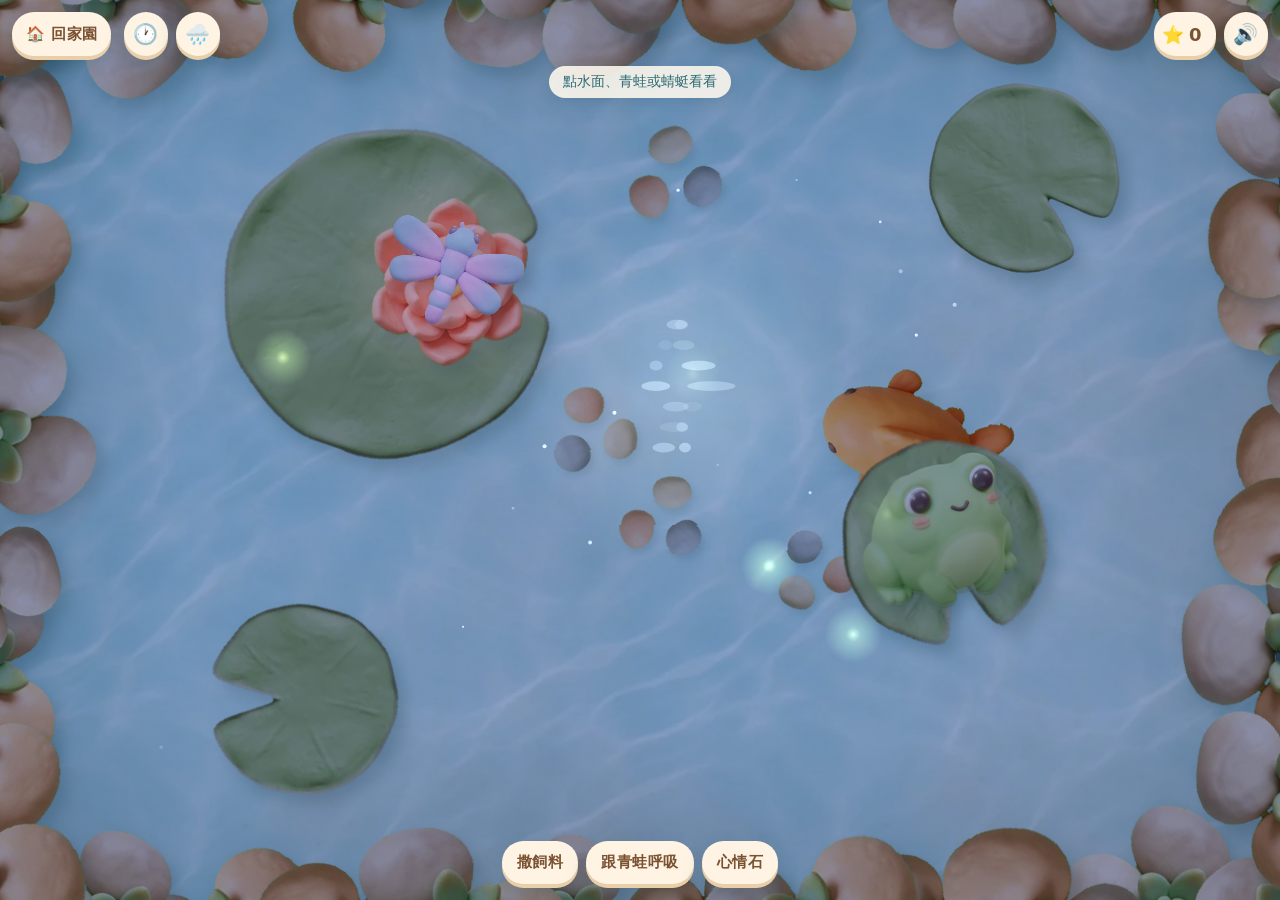
==== commit 4d7bf837: "v49：單獨打開池塘時，回家園按鈕直接回到首頁 Co-Authored-By: Claude Opus 5.5 <noreply@anthropic.com> Claude-Session: http" ====
--- a/pond/index.html
+++ b/pond/index.html
@@ -985,7 +985,7 @@
 function closeSheet(){$('sheet').classList.remove('show');}
 $('mood').addEventListener('click',()=>{audio();hideHint();closeShop();$('sheet').classList.toggle('show');});
 $('cancel').addEventListener('click',closeSheet);
-$('home').addEventListener('click',()=>{try{if(HOST&&typeof HOST.closePond==='function'){HOST.closePond();return;}}catch(e){}history.length>1?history.back():location.href='../index.html';});
+$('home').addEventListener('click',()=>{try{if(HOST&&typeof HOST.closePond==='function'){HOST.closePond();return;}}catch(e){}location.href='../index.html';});   // 單獨打開時直接回到家園首頁
 $('scene').addEventListener('click',()=>{audio();hideHint();cycleScene();});
 $('rain').addEventListener('click',()=>{audio();hideHint();toggleRain();});
 document.querySelectorAll('.stone').forEach(b=>b.addEventListener('click',()=>{closeSheet();throwStone(b.dataset.k);}));
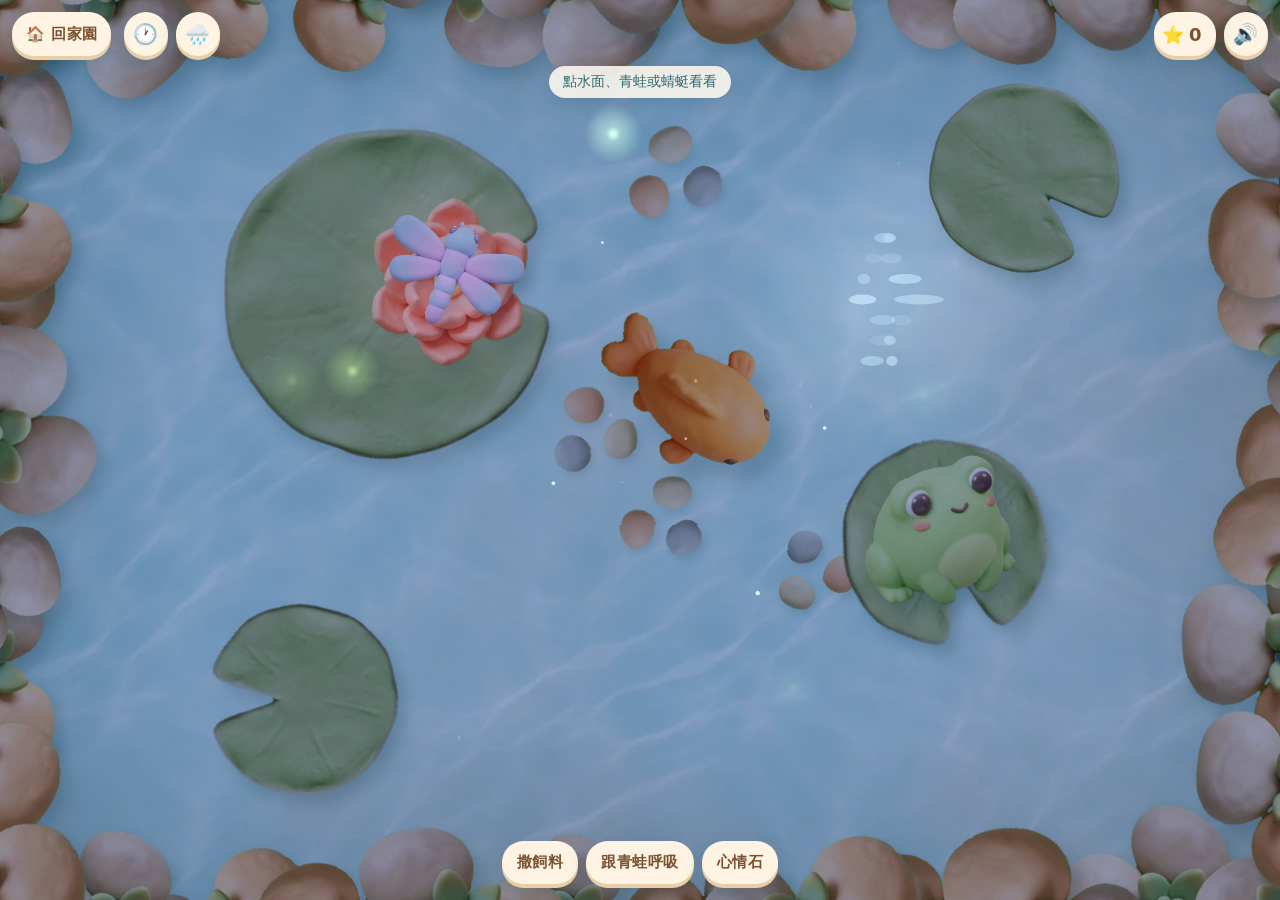
==== commit 42ac01a2: "v51：池塘改成整頁打開，修正 iPhone 畫面被切掉 - 家園的池塘改成整頁打開（iPhone 的 iframe 會被內容撐大，畫面被放大切掉），池塘直接讀寫同一份存檔，按「回家園」回到家園 - " ====
--- a/pond/index.html
+++ b/pond/index.html
@@ -6,7 +6,7 @@
 <title>情緒怪獸家園・池塘</title>
 <style>
   button{touch-action:manipulation;-webkit-tap-highlight-color:transparent}
-  html,body{margin:0;height:100%;background:#cfe9e6;overflow:hidden;-webkit-touch-callout:none;
+  html,body{margin:0;width:100%;height:100%;position:fixed;inset:0;background:#cfe9e6;overflow:hidden;-webkit-touch-callout:none;
     font-family:"PingFang TC","Noto Sans TC",system-ui,sans-serif;-webkit-user-select:none;user-select:none}
   canvas{position:fixed;inset:0;width:100%;height:100%;touch-action:none;display:block}
   .bar{position:fixed;left:0;right:0;bottom:calc(16px + env(safe-area-inset-bottom));
@@ -280,18 +280,21 @@
 function defaultFish(n){const old=Date.now()-10*864e5,jit=[1.09,.96,.91,1.02,.86];
   return Array.from({length:Math.max(1,Math.min(5,n||1))},(_,i)=>({id:'f'+(i+1),sp:OLD_SP[i%5],born:old,jit:jit[i],grown:true}));}
 // 家園的 store：fish（魚的數量，給家園畫面用）、fishDay、fed 沿用舊池塘的欄位；新魚池的細節放在 store.pond
-const HS=HOST?HOST.store:(()=>{try{return JSON.parse(localStorage.getItem(SKEY))||{};}catch(e){return {};}})();
+// 從家園整頁打開時（沒有 HOST），直接讀寫家園的存檔 calmMonster（同一個網站、同一份紀錄）
+const APPKEY='calmMonster';
+const APP=(()=>{if(HOST)return null;try{const a=JSON.parse(localStorage.getItem(APPKEY));return a&&a.age?a:null;}catch(e){return null;}})();
+const HS=HOST?HOST.store:APP?APP:(()=>{try{return JSON.parse(localStorage.getItem(SKEY))||{};}catch(e){return {};}})();
 if(!HS.pond||!Array.isArray(HS.pond.fish))HS.pond={v:1,fish:defaultFish(HS.fish)};
 if(!HOST&&HS.stars===undefined)HS.stars=0;
 let state=HS.pond;
 function save(){HS.fish=state.fish.length;
-  if(HOST){try{HOST.save();}catch(e){}}else{try{localStorage.setItem(SKEY,JSON.stringify(HS));}catch(e){}}}
+  if(HOST){try{HOST.save();}catch(e){}}else{try{localStorage.setItem(APP?APPKEY:SKEY,JSON.stringify(HS));}catch(e){}}}
 function stars(){return HS.stars||0;}
 function updateShellUI(bump){$('shellN').textContent=stars();$('shopN').textContent=stars();
   if(bump){const b=$('shells');b.classList.remove('bump');void b.offsetWidth;b.classList.add('bump');}
   if($('shop').classList.contains('show'))renderShop();}
 function earn(n,why,x,y){
-  if(HOST){try{HOST.gain(why,n,{quiet:1});}catch(e){HS.stars=(HS.stars||0)+n;HOST.save();}}else{HS.stars=(HS.stars||0)+n;save();}
+  if(HOST){try{HOST.gain(why,n,{quiet:1});}catch(e){HS.stars=(HS.stars||0)+n;HOST.save();}}else{HS.stars=(HS.stars||0)+n;if(APP)HS.pxp=(HS.pxp||0)+n;save();}
   updateShellUI(true);toast(`+${n} ⭐ ${why}`,x??W-U*.25,y??U*.2,2.4);}
 function spend(n){HS.stars=Math.max(0,(HS.stars||0)-n);save();updateShellUI();}
 function growth(rec){return clamp((Date.now()-rec.born)/GROW_MS,0,1);}
@@ -985,14 +988,14 @@
 function closeSheet(){$('sheet').classList.remove('show');}
 $('mood').addEventListener('click',()=>{audio();hideHint();closeShop();$('sheet').classList.toggle('show');});
 $('cancel').addEventListener('click',closeSheet);
-$('home').addEventListener('click',()=>{try{if(HOST&&typeof HOST.closePond==='function'){HOST.closePond();return;}}catch(e){}location.href='../index.html';});   // 單獨打開時直接回到家園首頁
+$('home').addEventListener('click',()=>{try{if(HOST&&typeof HOST.closePond==='function'){HOST.closePond();return;}}catch(e){}location.href='../index.html';});   // 整頁打開時回到家園首頁
 $('scene').addEventListener('click',()=>{audio();hideHint();cycleScene();});
 $('rain').addEventListener('click',()=>{audio();hideHint();toggleRain();});
 document.querySelectorAll('.stone').forEach(b=>b.addEventListener('click',()=>{closeSheet();throwStone(b.dataset.k);}));
 
 // ================= setup & loop =================
 function resize(){
-  W=innerWidth;H=innerHeight;
+  W=document.documentElement.clientWidth||innerWidth;H=document.documentElement.clientHeight||innerHeight;
   DPR=Math.min(window.devicePixelRatio||1,2,Math.sqrt(MAX_PX/(W*H)))*qScale;DPR=Math.max(1,DPR);
   cv.width=W*DPR|0;cv.height=H*DPR|0;U=clamp(Math.min(W,H),300,820);SK=clamp(U/520,.65,1.3);
   layout();setupNight();
